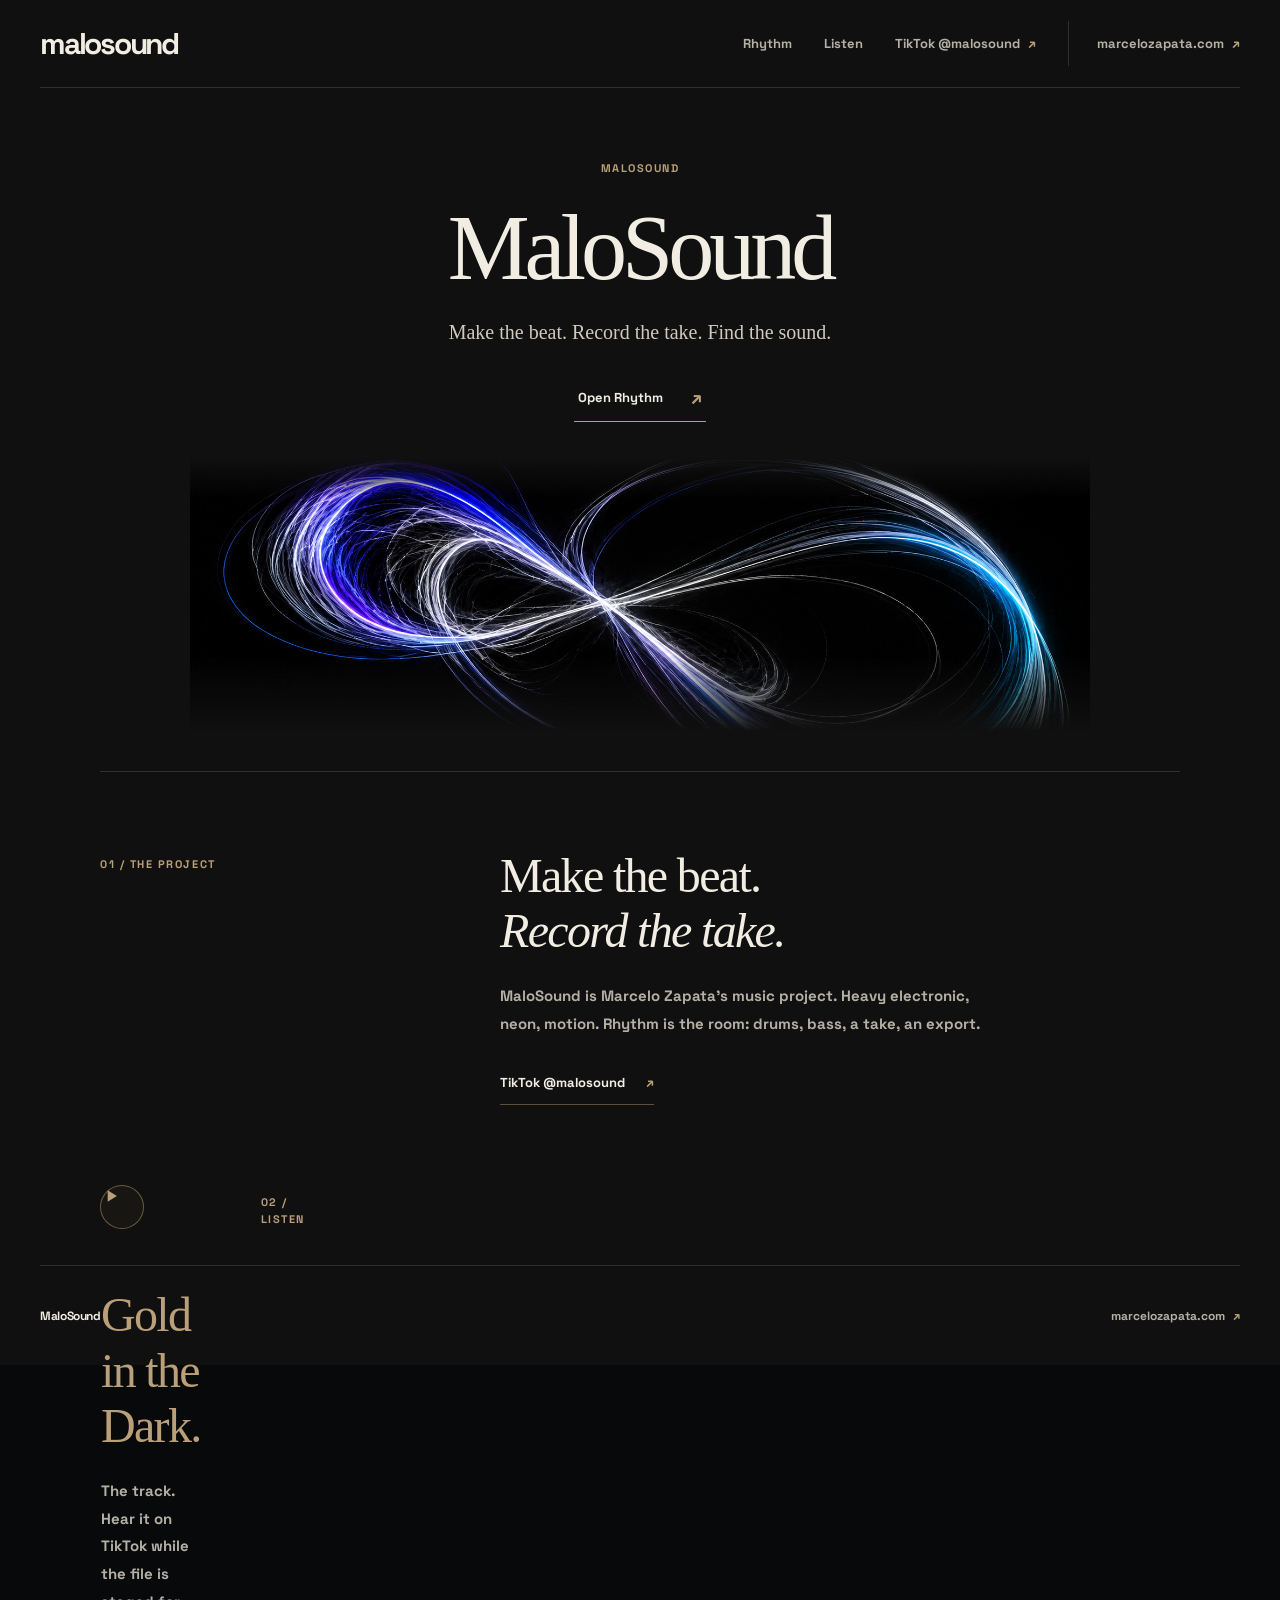
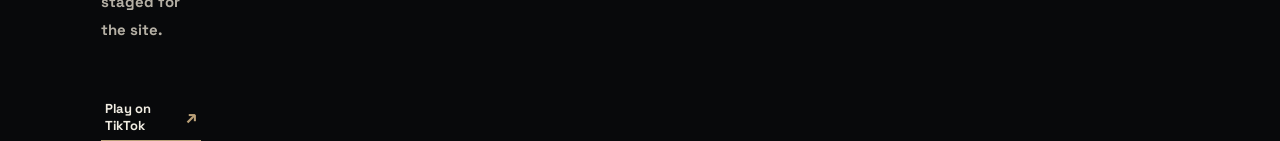
==== index.html @ 0aba81c9 "Unblock Vercel build: drop local track path not in the public allowlist" ====
<!doctype html>
<html lang="en">
<head>
  <meta charset="utf-8">
  <meta name="viewport" content="width=device-width, initial-scale=1">
  <meta name="theme-color" content="#050608">
  <title>MaloSound</title>
  <meta name="description" content="Make the beat. Record the take. Find the sound. Marcelo Zapata’s music project.">
  <link rel="canonical" href="https://malosound.ai/">
  <link rel="stylesheet" href="/site.css?v=music-home-20260921">
  <meta property="og:type" content="website">
  <meta property="og:title" content="MaloSound">
  <meta property="og:description" content="Make the beat. Record the take. Find the sound. Marcelo Zapata’s music project.">
  <meta property="og:url" content="https://malosound.ai/">
  <meta property="og:image" content="https://malosound.ai/assets/brand/malosound-violet-ice-cover.png">
  <meta property="og:image:alt" content="MaloSound visual identity: luminous filaments on black.">
  <meta name="twitter:card" content="summary_large_image">
  <meta name="twitter:image" content="https://malosound.ai/assets/brand/malosound-violet-ice-cover.png">
</head>
<body class="landing" id="top">
  <a class="skip-link" href="beat-room.html">Skip to Rhythm</a>
  <header class="landing-header">
    <a class="landing-wordmark" href="#top" aria-label="MaloSound home">malosound</a>
    <nav aria-label="Main">
      <a href="beat-room.html">Rhythm</a>
      <a href="#listen">Listen</a>
      <a href="https://www.tiktok.com/@malosound">TikTok @malosound <span aria-hidden="true">&#8599;</span></a>
      <a href="https://www.marcelozapata.com/">marcelozapata.com <span aria-hidden="true">&#8599;</span></a>
    </nav>
  </header>
  <main>
    <section class="landing-hero" aria-labelledby="landing-title">
      <div class="hero-copy">
        <p class="landing-eyebrow">MaloSound</p>
        <h1 id="landing-title">MaloSound</h1>
        <p class="hero-description">Make the beat. Record the take. Find the sound.</p>
        <a class="landing-action" href="beat-room.html">Open Rhythm <span aria-hidden="true">&#8599;</span></a>
      </div>
      <div class="hero-art"><img src="/assets/brand/malosound-violet-ice-cover.png" width="1690" height="952" fetchpriority="high" alt="MaloSound luminous filament artwork. Visual identity."></div>
    </section>
    <section class="landing-about" id="about" aria-labelledby="about-title">
      <p class="landing-eyebrow">01 / The project</p>
      <div>
        <h2 id="about-title">Make the beat.<br><em>Record the take.</em></h2>
        <p>MaloSound is Marcelo Zapata’s music project. Heavy electronic, neon, motion. Rhythm is the room: drums, bass, a take, an export.</p>
        <a class="text-link" href="https://www.tiktok.com/@malosound">TikTok @malosound <span aria-hidden="true">&#8599;</span></a>
      </div>
    </section>
    <section class="landing-about" id="listen" aria-labelledby="listen-title">
      <p class="landing-eyebrow">02 / Listen</p>
      <div>
        <h2 id="listen-title">Gold in the Dark.</h2>
        <p>The track. Hear it on TikTok while the file is staged for the site.</p>
        <a class="landing-action" href="https://www.tiktok.com/@malosound">Play on TikTok <span aria-hidden="true">&#8599;</span></a>
      </div>
    </section>
  </main>
  <footer class="landing-footer">
    <span>MaloSound</span>
    <a href="https://www.marcelozapata.com/">marcelozapata.com <span aria-hidden="true">&#8599;</span></a>
  </footer>
</body>
</html>
---- site.css ----
@font-face {
  font-family: "Malo Space";
  src: url('/assets/fonts/space-grotesk-latin.ttf') format('truetype');
  font-weight: 300 700;
  font-style: normal;
  font-display: swap;
}
:root {
  color-scheme: dark;
  font-family: "Malo Space", sans-serif;
  font-synthesis: none;
  -webkit-font-smoothing: antialiased;
  --paper: #f1ede3;
  --gold: #c4a46b;
  --muted: #aba9a2;
  --edge: #f1ede323;
  --ground: #08090b;
  color: var(--paper);
  background: var(--ground);
}
* { box-sizing: border-box; }
body { margin: 0; min-width: 300px; background: var(--ground); }
a { color: inherit; text-decoration: none; }
button, input { font: inherit; touch-action: manipulation; }
button, a, summary { -webkit-tap-highlight-color: transparent; }
:where(a, button, input, summary):focus-visible { outline: 2px solid var(--gold); outline-offset: 5px; }
[hidden] { display: none !important; }
.skip-link { position: absolute; left: 16px; top: 8px; z-index: 3; padding: 12px; background: var(--ground); transform: translateY(-160%); }
.skip-link:focus { transform: none; }
.sr-only { position: absolute !important; width: 1px !important; height: 1px !important; padding: 0 !important; margin: -1px !important; overflow: hidden !important; clip: rect(0,0,0,0) !important; white-space: nowrap !important; border: 0 !important; }
main { width: min(800px, calc(100% - 64px)); margin: auto; padding: 28px 0 48px; }
.player-shell { width: 100%; margin: auto; }
.stage-identity { display: flex; justify-content: space-between; align-items: center; gap: 28px; padding-bottom: 20px; border-bottom: 1px solid var(--edge); }
.brand { min-width: 0; }
h1 { margin: 0; font-size: 44px; line-height: 1; font-weight: 700; letter-spacing: -.075em; }
.brand p { margin: 8px 0 0; font-size: 13px; line-height: 1.3; letter-spacing: -.025em; color: var(--paper); }
.tracker { min-width: 310px; max-width: 340px; }
.tracker-session { display: flex; justify-content: space-between; align-items: baseline; gap: 16px; }
#session-label { font-size: 13px; font-weight: 500; }
.recorded-label { color: var(--muted); font-size: 11px; white-space: nowrap; }
.tracker-reading { display: grid; grid-template-columns: 1fr 1fr .7fr; gap: 20px; margin: 14px 0 0; }
.tracker-reading dt, .control-label { font-size: 11px; line-height: 1.2; font-weight: 400; color: var(--muted); }
.tracker-reading dd { margin: 5px 0 0; font-size: 18px; line-height: 1.3; font-weight: 500; letter-spacing: -.025em; font-variant-numeric: tabular-nums; white-space: nowrap; }
#market-time { font-size: 16px; padding-top: 2px; }
#live-note { color: var(--muted); }
.observation-state { display: block; min-height: 15px; margin-top: 7px; color: var(--muted); font-size: 11px; line-height: 1.4; }
.instrument { margin: 10px 0 0; display: grid; justify-items: center; }
#orbit { display: block; width: min(100%, clamp(300px, calc(100svh - 324px), 540px)); aspect-ratio: 1; background: transparent; }
.path-key { display: flex; justify-content: center; gap: 22px; width: 100%; padding: 8px 0 18px; font-size: 11px; color: var(--muted); }
.path-key span { display: inline-flex; align-items: center; gap: 7px; }
.path-key span::before { content: ""; display: block; width: 16px; height: 1px; background: var(--paper); }
.path-key .reference-key::before { opacity: .38; }
.path-key .played-key::before { height: 2px; }
.path-key .marker-key::before { width: 6px; height: 6px; border: 1px solid var(--paper); border-radius: 50%; background: none; }
.transport { display: grid; grid-template-columns: 48px 1fr auto 44px; grid-template-rows: 22px 56px; align-items: center; column-gap: 16px; }
.transport button { display: inline-flex; align-items: center; justify-content: center; min-height: 44px; border: 0; background: none; color: var(--muted); cursor: pointer; transition: color .15s, background-color .15s, border-color .15s; }
.transport button:disabled { opacity: .4; cursor: default; }
.transport button:hover:enabled { color: var(--paper); }
#listen, #mute { width: 44px; height: 44px; padding: 0; font-size: 0; }
#listen { border: 1px solid #c4a46b7a; border-radius: 50%; color: var(--gold); background: #c4a46b0a; }
#listen:hover:enabled { color: var(--paper); border-color: var(--gold); background: #c4a46b18; }
#listen[aria-pressed=true] { color: var(--paper); border-color: #f1ede365; background: #f1ede307; }
#listen::before, #mute::before { content: ""; display: block; width: 20px; height: 20px; background: currentColor; mask-repeat: no-repeat; mask-position: center; mask-size: contain; }
#listen::before { mask-image: url("data:image/svg+xml,%3Csvg xmlns='http://www.w3.org/2000/svg' viewBox='0 0 24 24'%3E%3Cpath fill='white' d='M8 5v14l11-7z'/%3E%3C/svg%3E"); }
#listen[aria-pressed=true]::before { mask-image: url("data:image/svg+xml,%3Csvg xmlns='http://www.w3.org/2000/svg' viewBox='0 0 24 24'%3E%3Cpath fill='white' d='M6 5h4v14H6zm8 0h4v14h-4z'/%3E%3C/svg%3E"); }
#mute::before { mask-image: url("data:image/svg+xml,%3Csvg xmlns='http://www.w3.org/2000/svg' viewBox='0 0 24 24' fill='none' stroke='white' stroke-width='1.6' stroke-linecap='round' stroke-linejoin='round'%3E%3Cpath d='M3 9h4l5-4v14l-5-4H3zM16 8c2 2 2 6 0 8m3-11c4 4 4 10 0 14'/%3E%3C/svg%3E"); }
#mute[aria-pressed=true] { color: var(--gold); }
#mute[aria-pressed=true]::before { mask-image: url("data:image/svg+xml,%3Csvg xmlns='http://www.w3.org/2000/svg' viewBox='0 0 24 24' fill='none' stroke='white' stroke-width='1.6' stroke-linecap='round' stroke-linejoin='round'%3E%3Cpath d='M3 9h4l5-4v14l-5-4H3zM16 9l6 6m0-6-6 6'/%3E%3C/svg%3E"); }
.audio-time { display: flex; flex-direction: column; gap: 5px; }
#clock { font-size: 13px; line-height: 1.2; white-space: nowrap; font-variant-numeric: tabular-nums; }
#progress { grid-row: 1; grid-column: 1 / -1; width: 100%; height: 22px; margin: 0; padding: 0; cursor: pointer; appearance: none; background: transparent; --played: 0%; }
#progress:disabled { cursor: default; opacity: .5; }
#progress::-webkit-slider-runnable-track { height: 2px; background: linear-gradient(to right, var(--gold) var(--played), #f1ede32a var(--played)); }
#progress::-webkit-slider-thumb { appearance: none; width: 10px; height: 10px; margin-top: -4px; border: 1px solid var(--paper); border-radius: 50%; background: var(--ground); }
#progress:hover::-webkit-slider-thumb, #progress:focus-visible::-webkit-slider-thumb { background: var(--paper); }
#progress::-moz-range-track { height: 2px; background: #f1ede32a; }
#progress::-moz-range-progress { height: 2px; background: var(--gold); }
#progress::-moz-range-thumb { width: 9px; height: 9px; border: 1px solid var(--paper); border-radius: 50%; background: var(--ground); }
.sound-choices { display: flex; gap: 12px; align-items: center; }
.sound-choices button { min-width: 54px; padding: 0 4px; font-size: 12px; font-weight: 500; text-transform: uppercase; letter-spacing: .055em; border-bottom: 2px solid transparent; }
.sound-choices button[aria-pressed=true] { color: var(--gold); border-bottom-color: var(--gold); }
.session-selector { margin-top: 12px; border-top: 1px solid var(--edge); }
.session-heading { display: flex; justify-content: space-between; padding-top: 14px; font-size: 11px; letter-spacing: .025em; color: var(--muted); }
.dates { display: grid; grid-template-columns: repeat(8, minmax(0, 1fr)); gap: 4px; margin-top: 4px; }
.dates a { display: flex; align-items: center; justify-content: center; gap: 4px; min-height: 44px; font-size: 13px; font-variant-numeric: tabular-nums; color: var(--muted); border-bottom: 2px solid transparent; }
.dates a span { font-size: 11px; }
.dates a:hover { color: var(--paper); }
.dates a[aria-current=date] { color: var(--gold); border-bottom-color: var(--gold); }
.bridge-caption { margin: 26px 0 0; text-align: center; font-size: 12px; color: var(--muted); }
.method { margin: 6px auto 0; width: 100%; }
.method summary { display: flex; align-items: center; justify-content: center; gap: 9px; min-height: 44px; width: fit-content; margin: auto; padding: 0 12px; font-size: 12px; color: var(--paper); cursor: pointer; list-style: none; }
.method summary::-webkit-details-marker { display: none; }
.method summary::after { content: "+"; font-size: 16px; font-weight: 300; color: var(--gold); }
.method[open] summary::after { content: "-"; }
.method-body { margin-top: 18px; padding: 28px 0 0; border-top: 1px solid var(--edge); }
.method p { margin: 0 0 20px; color: var(--muted); font-size: 13px; line-height: 1.75; }
.method .method-intro { color: var(--paper); font-size: 17px; line-height: 1.7; letter-spacing: -.02em; }
.pitch-key { display: grid; grid-template-columns: repeat(8, minmax(0,1fr)); gap: 12px; list-style: none; padding: 0; margin: 26px 0 20px; }
.pitch-key li { border-top: 2px solid var(--pitch); padding-top: 10px; }
.pitch-key b { font-size: 15px; font-weight: 500; }
.pitch-key span { display: block; margin-top: 8px; font-size: 11px; color: var(--muted); font-variant-numeric: tabular-nums; }
.pitch-key small { display: block; font-size: 10px; margin-top: 3px; color: var(--muted); }
.method-rules { margin: 28px 0; }
.method-rules > div { display: grid; grid-template-columns: 100px 1fr; gap: 28px; padding: 16px 0; border-top: 1px solid var(--edge); }
.method-rules dt { font-size: 13px; font-weight: 500; padding-top: 2px; }
.method-rules dd { margin: 0; font-size: 13px; line-height: 1.75; color: var(--muted); }
.method code { font-size: 12px; color: var(--paper); overflow-wrap: anywhere; }
.method .coverage { padding-top: 18px; border-top: 1px solid var(--edge); font-size: 12px; font-variant-numeric: tabular-nums; }
.not-found { max-width: 44rem; margin: auto; padding: 20vh 24px; }
.not-found h1 { font-size: 48px; }
.not-found p { line-height: 1.7; color: var(--muted); }
noscript { font-size: 14px; color: var(--muted); }
@media (max-width: 600px) {
  main { width: calc(100% - 32px); padding-top: 22px; }
  .stage-identity { flex-direction: column; align-items: stretch; gap: 24px; padding-bottom: 12px; }
  h1 { font-size: 38px; }
  .brand p { font-size: 12px; margin-top: 6px; }
  .tracker { min-width: 0; max-width: none; }
  .tracker-reading { grid-template-columns: 1fr 1fr .6fr; margin-top: 12px; }
  .tracker-reading dd { font-size: 19px; }
  #market-time { font-size: 17px; }
  .instrument { margin-top: 4px; }
  #orbit { width: min(100%, 440px); }
  .path-key { padding: 2px 0 10px; gap: 20px; }
  .transport { grid-template-columns: 44px minmax(70px,1fr) auto 44px; column-gap: 8px; }
  #clock { font-size: 12px; }
  .sound-choices { gap: 6px; }
  .sound-choices button { min-width: 48px; font-size: 11px; padding: 0 2px; }
  .session-selector { margin-top: 8px; }
  .session-heading { padding-top: 12px; }
  .dates { gap: 2px; }
  .dates a { font-size: 13px; gap: 2px; }
  .dates a:first-child, .dates a:nth-child(2) { flex-direction: column; gap: 0; }
  .dates a span { font-size: 10px; }
  .bridge-caption { margin-top: 24px; }
  .pitch-key { gap: 8px; }
  .pitch-key small { font-size: 9px; }
  .method-rules > div { grid-template-columns: 1fr; gap: 7px; }
  .method-rules dd, .method p { font-size: 14px; }
}
@media (max-width: 360px) {
  .transport { column-gap: 4px; }
  .sound-choices { gap: 2px; }
  .tracker-reading { gap: 12px; }
  .pitch-key { grid-template-columns: repeat(4, minmax(0,1fr)); gap: 18px 12px; }
}
@media (prefers-reduced-motion: reduce) {
  *, *::before, *::after { transition: none !important; animation: none !important; scroll-behavior: auto !important; }
}

/* Evergreen cover. The recorded instrument remains intact, one level deeper. */
.landing { --ground: #101010; --gold: #baa078; --muted: #b5b0a5; }
.landing-header { width: min(1240px, calc(100% - 80px)); margin: auto; min-height: 88px; display: flex; align-items: center; justify-content: space-between; gap: 32px; border-bottom: 1px solid var(--edge); }
.landing-wordmark { font-size: 30px; font-weight: 700; letter-spacing: -.075em; }
.landing-header nav { display: flex; align-items: center; gap: 32px; font-size: 13px; color: var(--muted); }
.landing-header nav a { padding: 14px 0; }
.landing-header nav a:hover, .landing-footer a:hover { color: var(--paper); }
.landing-header nav a:last-child { padding-left: 28px; border-left: 1px solid var(--edge); }
.landing-header nav span, .text-link span, .landing-footer a span { color: var(--gold); padding-left: 5px; }
.landing main { width: min(1080px, calc(100% - 80px)); padding: 0; }
.landing-hero { text-align: center; padding: clamp(56px, 8vh, 96px) 0 40px; overflow: hidden; }
.hero-copy { position: relative; z-index: 1; animation: cover-enter .8s ease-out both; }
.landing-eyebrow { margin: 0; font-size: 11px; font-weight: 500; letter-spacing: .14em; line-height: 1.5; text-transform: uppercase; color: var(--gold); }
.landing-hero h1 { margin: 26px 0 24px; font-family: Georgia, "Times New Roman", serif; font-size: clamp(64px, 7.2vw, 104px); font-weight: 400; line-height: .98; letter-spacing: -.055em; }
.landing-hero h1 em, .landing-about h2 em { font-weight: 400; }
.hero-description { margin: 0; font-family: Georgia, "Times New Roman", serif; font-size: 20px; line-height: 1.55; color: #d0cabe; }
.landing-action { display: inline-flex; align-items: center; justify-content: center; gap: 28px; min-height: 48px; margin-top: 26px; padding: 0 4px; border-bottom: 1px solid var(--gold); font-size: 13px; color: var(--paper); }
.landing-action span { font-size: 18px; color: var(--gold); transition: transform .2s ease; }
.landing-action:hover span { transform: translate(2px, -2px); }
.hero-art { width: min(100%, 900px); aspect-ratio: 3.3; margin: 36px auto 0; overflow: hidden; mask-image: linear-gradient(to bottom, transparent, black 15%, black 72%, transparent); }
.hero-art img { display: block; width: 100%; height: auto; transform: translateY(-9%); }
.landing-about { display: grid; grid-template-columns: 1fr 2fr; gap: 60px; padding: 76px 0 80px; border-top: 1px solid var(--edge); scroll-margin-top: 32px; }
.landing-about > .landing-eyebrow { padding-top: 8px; }
.landing-about h2 { margin: 0 0 24px; font-family: Georgia, "Times New Roman", serif; font-size: clamp(34px, 4vw, 48px); font-weight: 400; line-height: 1.15; letter-spacing: -.035em; }
.landing-about p:not(.landing-eyebrow) { max-width: 48ch; margin: 0 0 24px; font-size: 15px; line-height: 1.85; color: var(--muted); }
.text-link { display: inline-flex; align-items: center; gap: 16px; min-height: 44px; font-size: 13px; border-bottom: 1px solid #baa07870; }
.player-disclosure { border-top: 1px solid var(--edge); scroll-margin-top: 24px; }
.player-disclosure > summary { display: grid; grid-template-columns: 1fr 2fr auto; align-items: center; gap: 60px; padding: 40px 0; list-style: none; cursor: pointer; }
.player-disclosure > summary::-webkit-details-marker { display: none; }
.disclosure-title { font-family: Georgia, "Times New Roman", serif; font-size: 29px; letter-spacing: -.03em; }
.disclosure-symbol { position: relative; width: 28px; height: 28px; color: var(--gold); }
.disclosure-symbol::before, .disclosure-symbol::after { content: ""; position: absolute; background: currentColor; left: 5px; top: 13px; width: 18px; height: 1px; }
.disclosure-symbol::after { transform: rotate(90deg); }
.player-disclosure[open] > summary .disclosure-symbol::after { display: none; }
.player-content { width: min(800px, 100%); margin: 0 auto; padding: 28px 0 56px; border-top: 1px solid var(--edge); }
.instrument-heading { margin: 0; font-family: Georgia, "Times New Roman", serif; font-size: 31px; line-height: 1.1; font-weight: 400; letter-spacing: -.035em; }
.landing .brand p { color: var(--muted); font-size: 12px; }
.landing-footer { width: min(1240px, calc(100% - 80px)); margin: 36px auto 0; min-height: 100px; border-top: 1px solid var(--edge); display: flex; align-items: center; justify-content: space-between; gap: 24px; font-size: 12px; color: var(--muted); }
.landing-footer > span { letter-spacing: -.03em; color: var(--paper); }
.landing-footer a { padding: 16px 0; }
@keyframes cover-enter { from { opacity: 0; transform: translateY(10px); } to { opacity: 1; transform: translateY(0); } }
@media (max-width: 700px) {
  .landing-header { width: calc(100% - 40px); min-height: 78px; gap: 18px; }
  .landing-wordmark { font-size: 26px; }
  .landing-header nav { gap: 20px; font-size: 12px; }
  .landing-header nav a:last-child { display: none; }
  .landing main { width: calc(100% - 40px); }
  .landing-hero { padding: 56px 0 36px; }
  .landing-hero h1 { font-size: clamp(58px, 13vw, 80px); margin: 25px 0 24px; }
  .hero-description { font-size: 18px; }
  .landing-eyebrow { font-size: 10px; letter-spacing: .12em; }
  .hero-art { margin-top: 36px; width: 140%; max-width: none; margin-left: -20%; }
  .landing-about { grid-template-columns: 1fr; gap: 24px; padding: 48px 0; }
  .landing-about > .landing-eyebrow { padding-top: 0; }
  .landing-about h2 { font-size: 36px; }
  .landing-about p:not(.landing-eyebrow) { font-size: 14px; }
  .player-disclosure > summary { grid-template-columns: 1fr auto; gap: 16px; padding: 30px 0; }
  .player-disclosure > summary .landing-eyebrow { grid-column: 1 / -1; }
  .disclosure-title { font-size: 26px; }
  .player-content { padding-top: 24px; }
  .landing-footer { width: calc(100% - 40px); min-height: 96px; font-size: 11px; gap: 12px; }
}
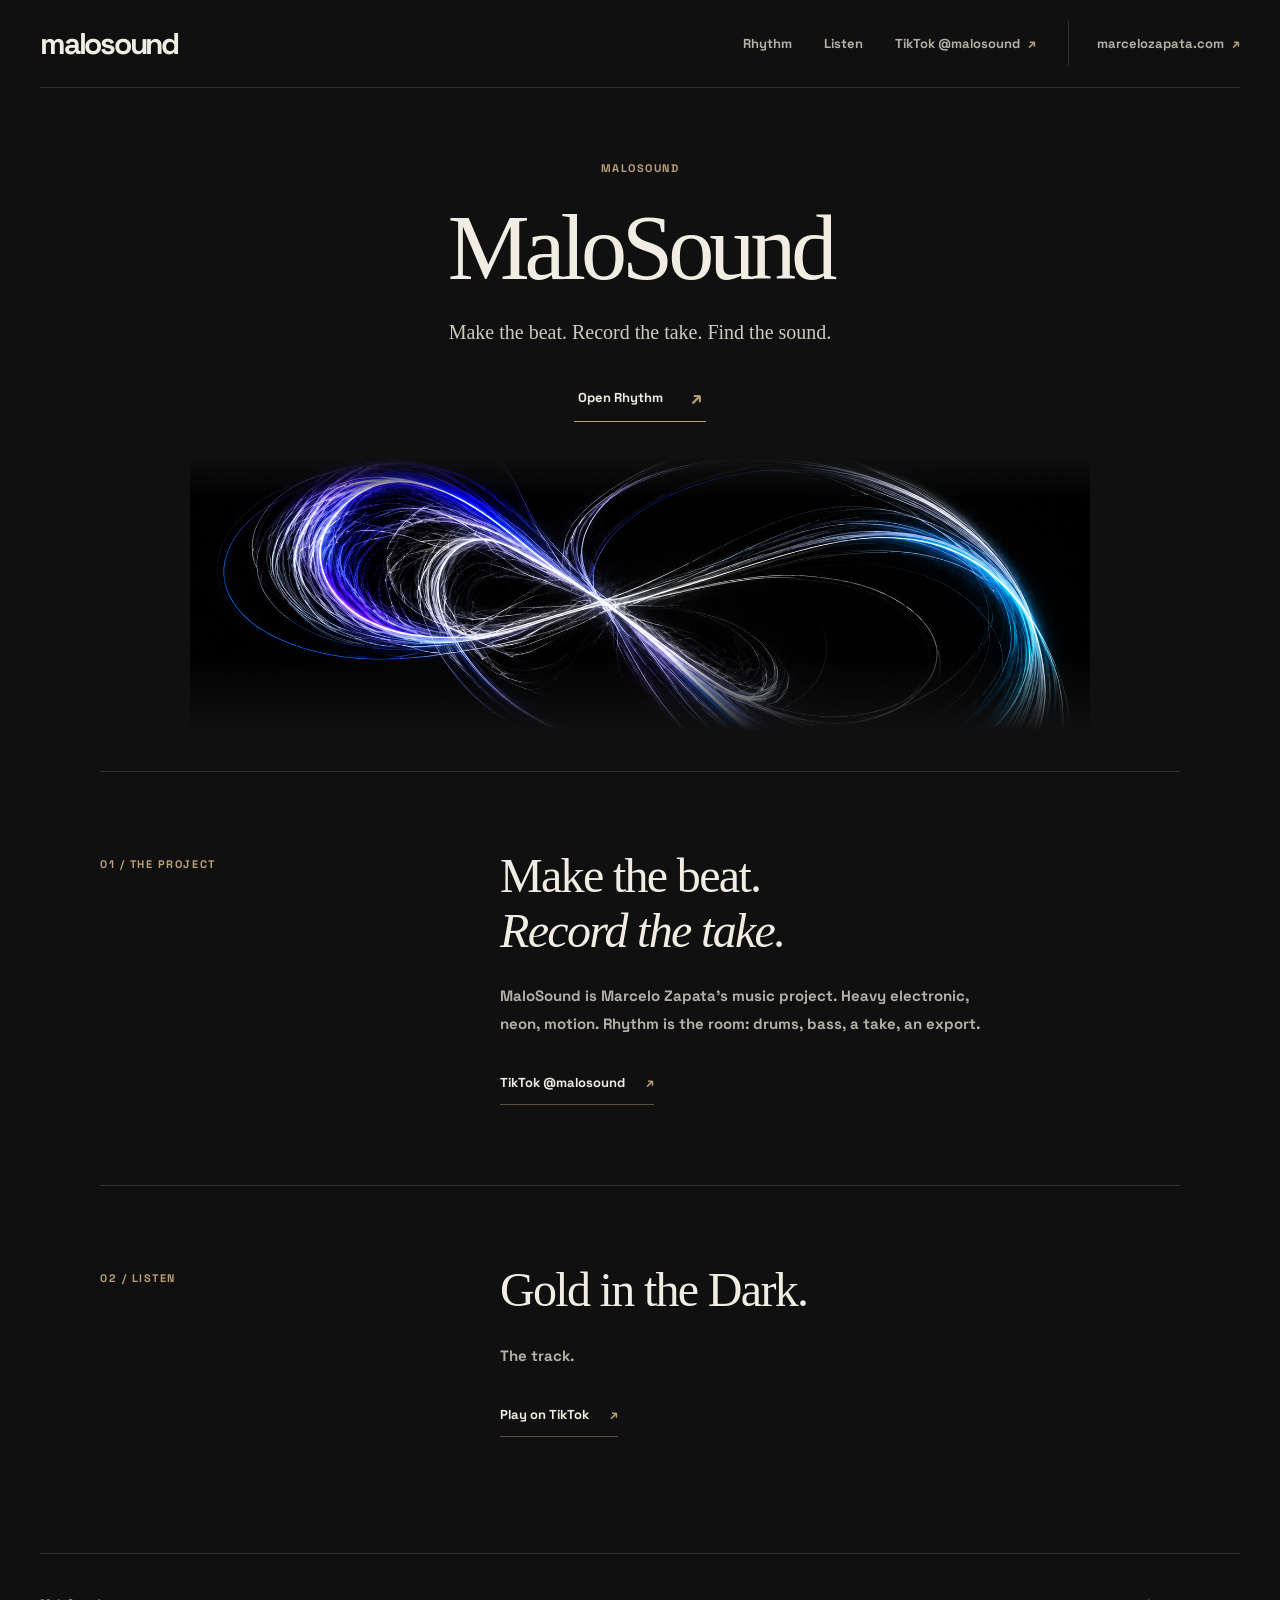
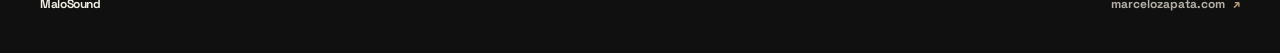
==== commit 7d825dd7: "Fix Listen layout: do not reuse #listen play-button id" ====
--- a/index.html
+++ b/index.html
@@ -7,7 +7,7 @@
   <title>MaloSound</title>
   <meta name="description" content="Make the beat. Record the take. Find the sound. Marcelo Zapata’s music project.">
   <link rel="canonical" href="https://malosound.ai/">
-  <link rel="stylesheet" href="/site.css?v=music-home-20260921">
+  <link rel="stylesheet" href="/site.css?v=music-home-20260922">
   <meta property="og:type" content="website">
   <meta property="og:title" content="MaloSound">
   <meta property="og:description" content="Make the beat. Record the take. Find the sound. Marcelo Zapata’s music project.">
@@ -23,7 +23,7 @@
     <a class="landing-wordmark" href="#top" aria-label="MaloSound home">malosound</a>
     <nav aria-label="Main">
       <a href="beat-room.html">Rhythm</a>
-      <a href="#listen">Listen</a>
+      <a href="#track">Listen</a>
       <a href="https://www.tiktok.com/@malosound">TikTok @malosound <span aria-hidden="true">&#8599;</span></a>
       <a href="https://www.marcelozapata.com/">marcelozapata.com <span aria-hidden="true">&#8599;</span></a>
     </nav>
@@ -46,12 +46,12 @@
         <a class="text-link" href="https://www.tiktok.com/@malosound">TikTok @malosound <span aria-hidden="true">&#8599;</span></a>
       </div>
     </section>
-    <section class="landing-about" id="listen" aria-labelledby="listen-title">
+    <section class="landing-about" id="track" aria-labelledby="track-title">
       <p class="landing-eyebrow">02 / Listen</p>
       <div>
-        <h2 id="listen-title">Gold in the Dark.</h2>
-        <p>The track. Hear it on TikTok while the file is staged for the site.</p>
-        <a class="landing-action" href="https://www.tiktok.com/@malosound">Play on TikTok <span aria-hidden="true">&#8599;</span></a>
+        <h2 id="track-title">Gold in the Dark.</h2>
+        <p>The track.</p>
+        <a class="text-link" href="https://www.tiktok.com/@malosound">Play on TikTok <span aria-hidden="true">&#8599;</span></a>
       </div>
     </section>
   </main>
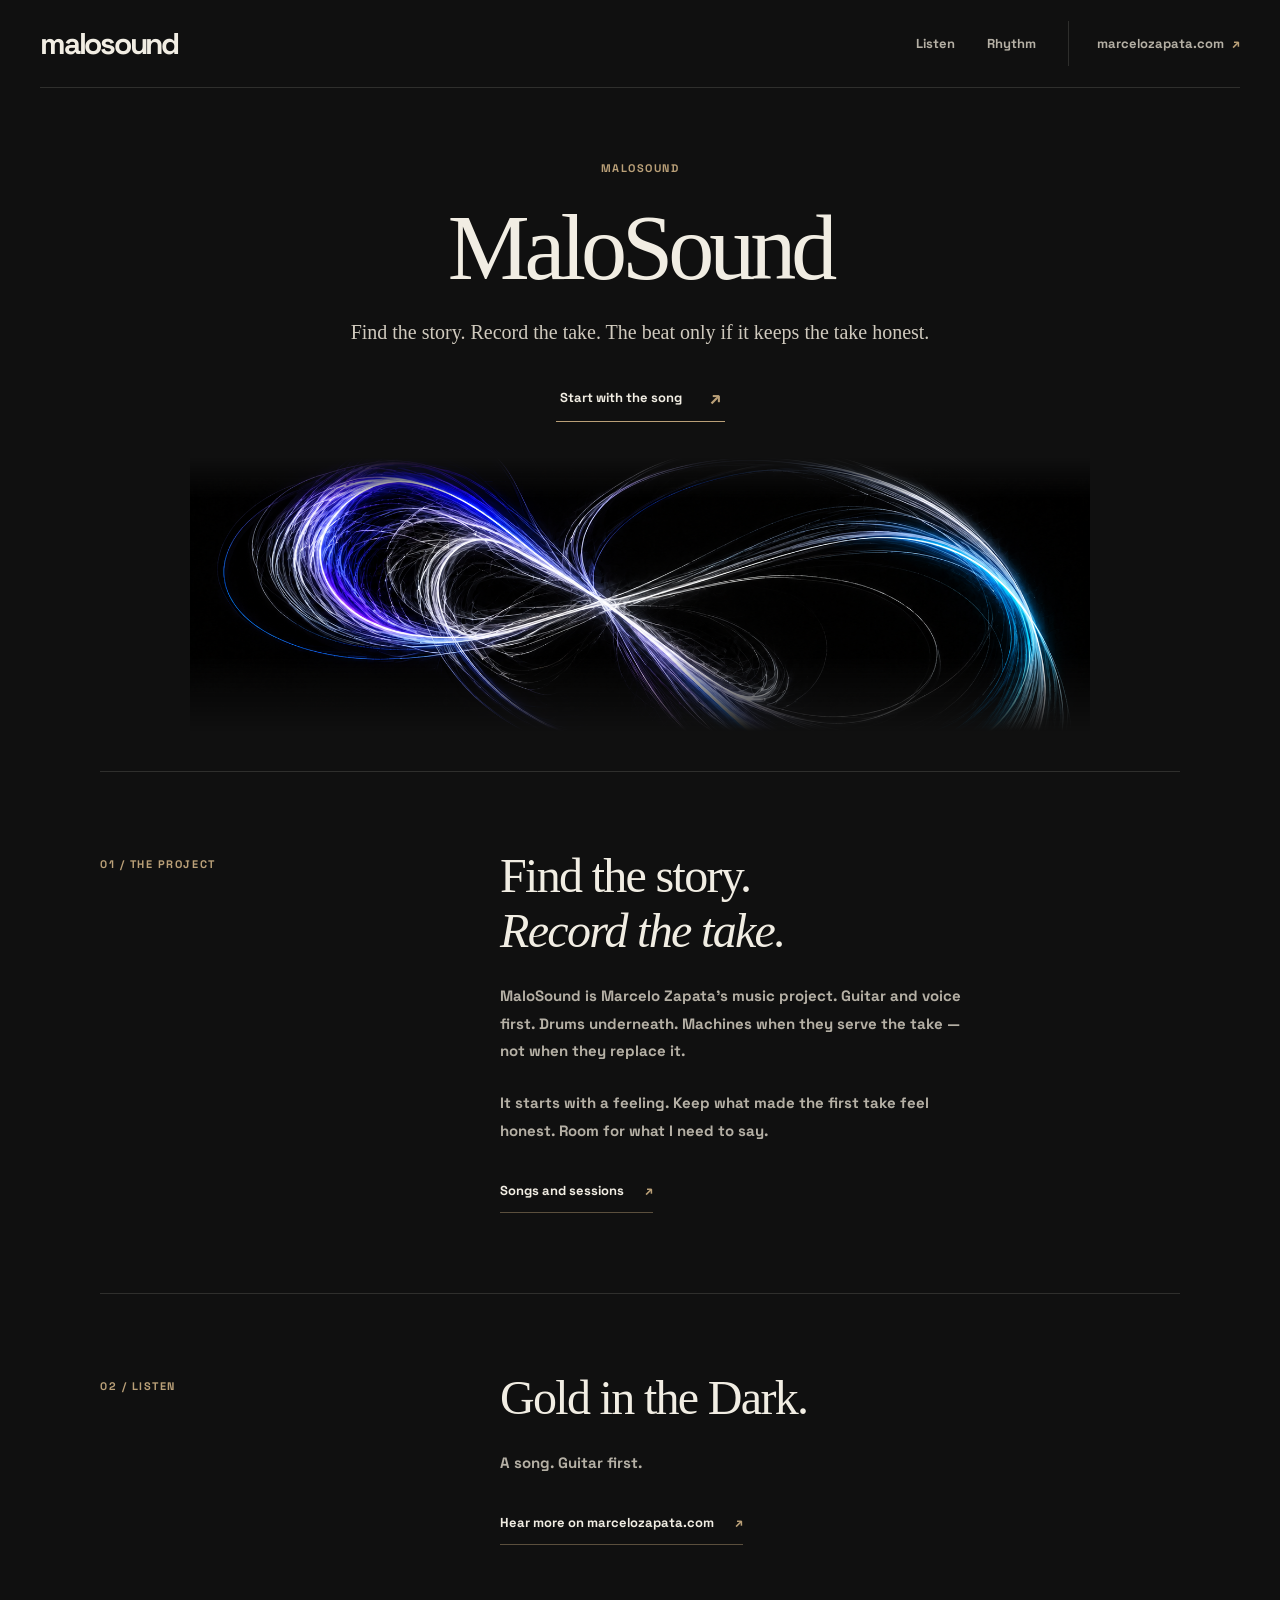
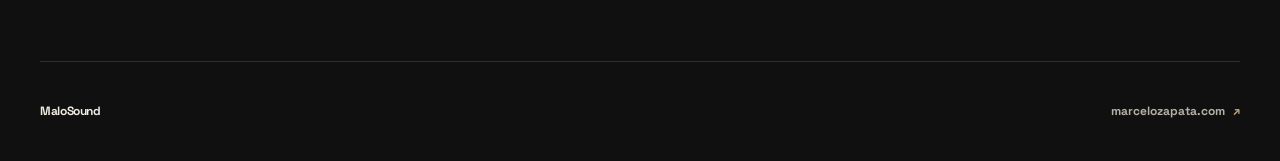
==== commit 4c21b712: "Tell the story first: MaloSound copy matches the music homepage" ====
--- a/index.html
+++ b/index.html
@@ -5,15 +5,15 @@
   <meta name="viewport" content="width=device-width, initial-scale=1">
   <meta name="theme-color" content="#050608">
   <title>MaloSound</title>
-  <meta name="description" content="Make the beat. Record the take. Find the sound. Marcelo Zapata’s music project.">
+  <meta name="description" content="Find the story. Record the take. Guitar and voice first. Marcelo Zapata’s music project.">
   <link rel="canonical" href="https://malosound.ai/">
-  <link rel="stylesheet" href="/site.css?v=music-home-20260922">
+  <link rel="stylesheet" href="/site.css?v=music-home-20260922b">
   <meta property="og:type" content="website">
   <meta property="og:title" content="MaloSound">
-  <meta property="og:description" content="Make the beat. Record the take. Find the sound. Marcelo Zapata’s music project.">
+  <meta property="og:description" content="Find the story. Record the take. Guitar and voice first.">
   <meta property="og:url" content="https://malosound.ai/">
   <meta property="og:image" content="https://malosound.ai/assets/brand/malosound-violet-ice-cover.png">
-  <meta property="og:image:alt" content="MaloSound visual identity: luminous filaments on black.">
+  <meta property="og:image:alt" content="MaloSound luminous filament artwork.">
   <meta name="twitter:card" content="summary_large_image">
   <meta name="twitter:image" content="https://malosound.ai/assets/brand/malosound-violet-ice-cover.png">
 </head>
@@ -22,9 +22,8 @@
   <header class="landing-header">
     <a class="landing-wordmark" href="#top" aria-label="MaloSound home">malosound</a>
     <nav aria-label="Main">
+      <a href="#track">Listen</a>
       <a href="beat-room.html">Rhythm</a>
-      <a href="#track">Listen</a>
-      <a href="https://www.tiktok.com/@malosound">TikTok @malosound <span aria-hidden="true">&#8599;</span></a>
       <a href="https://www.marcelozapata.com/">marcelozapata.com <span aria-hidden="true">&#8599;</span></a>
     </nav>
   </header>
@@ -33,25 +32,26 @@
       <div class="hero-copy">
         <p class="landing-eyebrow">MaloSound</p>
         <h1 id="landing-title">MaloSound</h1>
-        <p class="hero-description">Make the beat. Record the take. Find the sound.</p>
-        <a class="landing-action" href="beat-room.html">Open Rhythm <span aria-hidden="true">&#8599;</span></a>
+        <p class="hero-description">Find the story. Record the take. The beat only if it keeps the take honest.</p>
+        <a class="landing-action" href="#track">Start with the song <span aria-hidden="true">&#8599;</span></a>
       </div>
       <div class="hero-art"><img src="/assets/brand/malosound-violet-ice-cover.png" width="1690" height="952" fetchpriority="high" alt="MaloSound luminous filament artwork. Visual identity."></div>
     </section>
     <section class="landing-about" id="about" aria-labelledby="about-title">
       <p class="landing-eyebrow">01 / The project</p>
       <div>
-        <h2 id="about-title">Make the beat.<br><em>Record the take.</em></h2>
-        <p>MaloSound is Marcelo Zapata’s music project. Heavy electronic, neon, motion. Rhythm is the room: drums, bass, a take, an export.</p>
-        <a class="text-link" href="https://www.tiktok.com/@malosound">TikTok @malosound <span aria-hidden="true">&#8599;</span></a>
+        <h2 id="about-title">Find the story.<br><em>Record the take.</em></h2>
+        <p>MaloSound is Marcelo Zapata’s music project. Guitar and voice first. Drums underneath. Machines when they serve the take — not when they replace it.</p>
+        <p>It starts with a feeling. Keep what made the first take feel honest. Room for what I need to say.</p>
+        <a class="text-link" href="https://www.marcelozapata.com/">Songs and sessions <span aria-hidden="true">&#8599;</span></a>
       </div>
     </section>
     <section class="landing-about" id="track" aria-labelledby="track-title">
       <p class="landing-eyebrow">02 / Listen</p>
       <div>
         <h2 id="track-title">Gold in the Dark.</h2>
-        <p>The track.</p>
-        <a class="text-link" href="https://www.tiktok.com/@malosound">Play on TikTok <span aria-hidden="true">&#8599;</span></a>
+        <p>A song. Guitar first.</p>
+        <a class="text-link" href="https://www.marcelozapata.com/">Hear more on marcelozapata.com <span aria-hidden="true">&#8599;</span></a>
       </div>
     </section>
   </main>
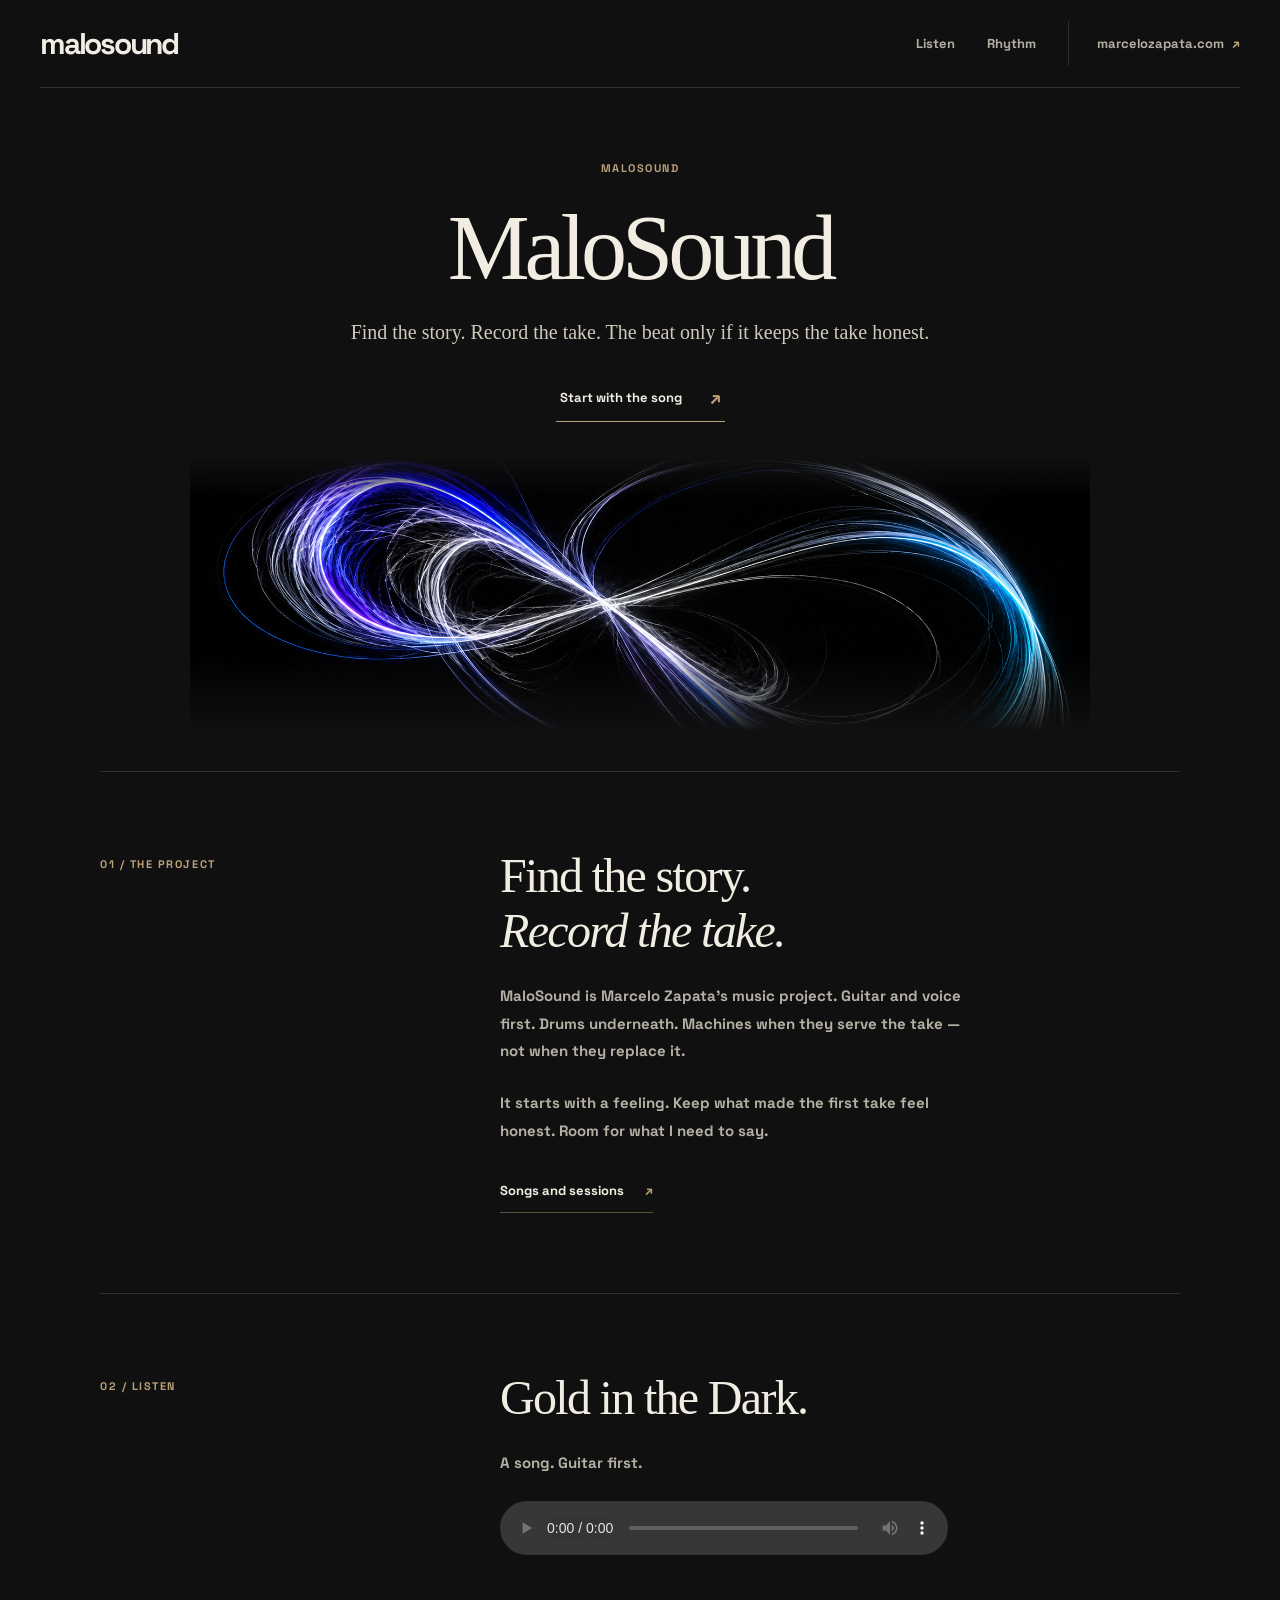
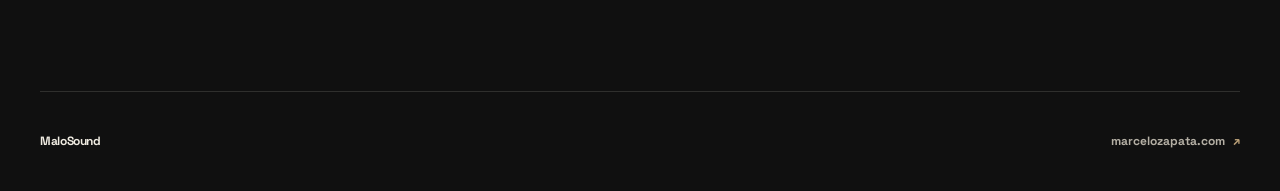
==== commit 58b23577: "Put Gold in the Dark player back on the homepage" ====
--- a/index.html
+++ b/index.html
@@ -7,7 +7,10 @@
   <title>MaloSound</title>
   <meta name="description" content="Find the story. Record the take. Guitar and voice first. Marcelo Zapata’s music project.">
   <link rel="canonical" href="https://malosound.ai/">
-  <link rel="stylesheet" href="/site.css?v=music-home-20260922b">
+  <link rel="stylesheet" href="/site.css?v=music-home-20260922c">
+  <style>
+    .track-player { display: block; width: min(100%, 28rem); margin: 4px 0 20px; accent-color: #baa078; }
+  </style>
   <meta property="og:type" content="website">
   <meta property="og:title" content="MaloSound">
   <meta property="og:description" content="Find the story. Record the take. Guitar and voice first.">
@@ -18,7 +21,7 @@
   <meta name="twitter:image" content="https://malosound.ai/assets/brand/malosound-violet-ice-cover.png">
 </head>
 <body class="landing" id="top">
-  <a class="skip-link" href="beat-room.html">Skip to Rhythm</a>
+  <a class="skip-link" href="#track">Skip to Gold in the Dark</a>
   <header class="landing-header">
     <a class="landing-wordmark" href="#top" aria-label="MaloSound home">malosound</a>
     <nav aria-label="Main">
@@ -51,7 +54,9 @@
       <div>
         <h2 id="track-title">Gold in the Dark.</h2>
         <p>A song. Guitar first.</p>
-        <a class="text-link" href="https://www.marcelozapata.com/">Hear more on marcelozapata.com <span aria-hidden="true">&#8599;</span></a>
+        <audio class="track-player" controls preload="metadata" src="https://github.com/marcelozap/malosound/releases/download/gold-in-the-dark/gold-in-the-dark.mp3">
+          <a href="https://github.com/marcelozap/malosound/releases/download/gold-in-the-dark/gold-in-the-dark.mp3">Gold in the Dark</a>
+        </audio>
       </div>
     </section>
   </main>
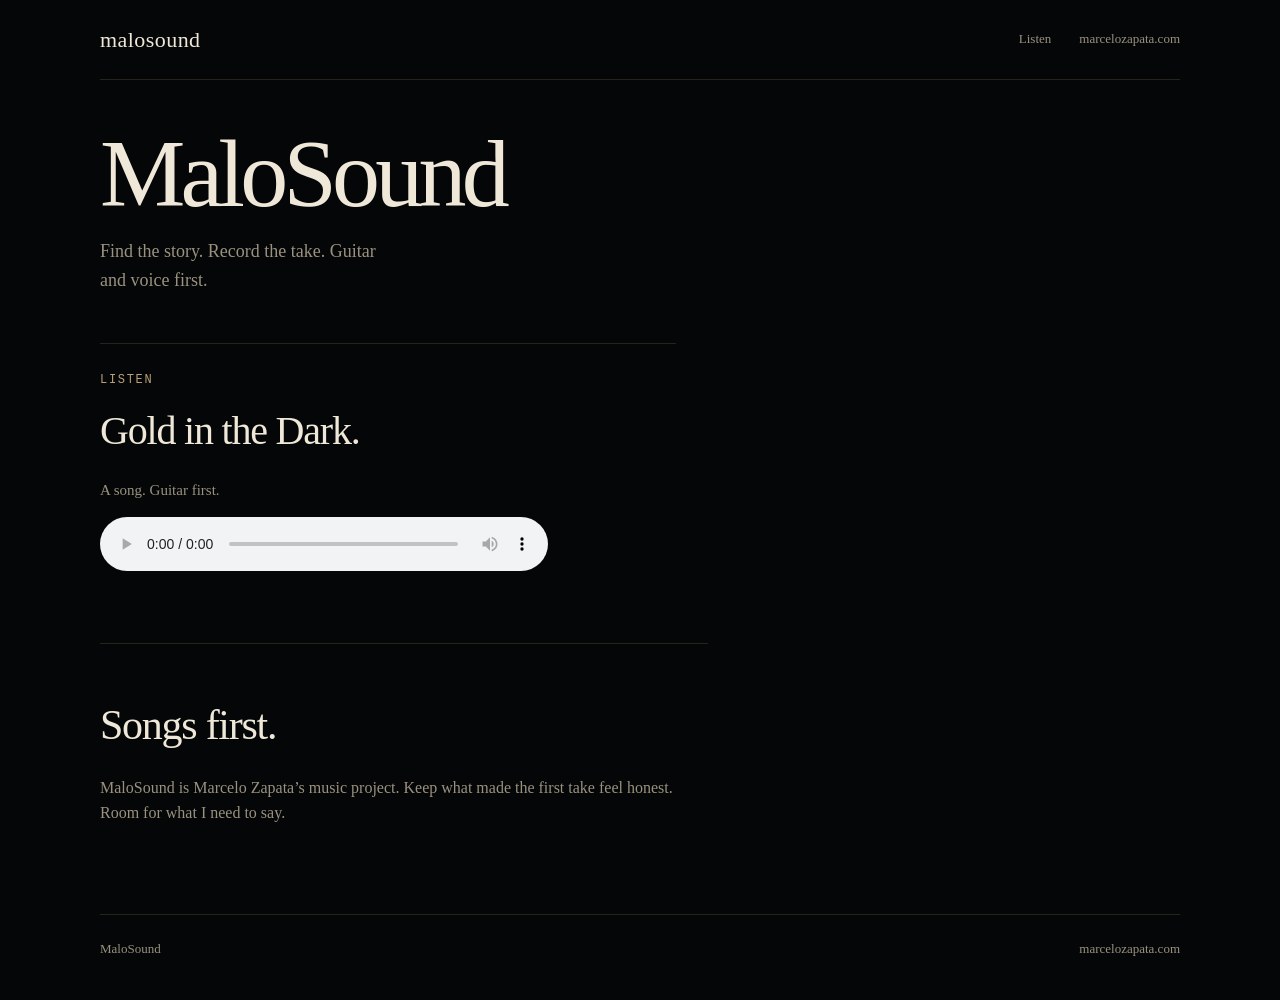
==== commit 38c9e6f3: "Put Gold in the Dark on the live homepage instead of the market journal" ====
--- a/index.html
+++ b/index.html
@@ -7,62 +7,62 @@
   <title>MaloSound</title>
   <meta name="description" content="Find the story. Record the take. Guitar and voice first. Marcelo Zapata’s music project.">
   <link rel="canonical" href="https://malosound.ai/">
-  <link rel="stylesheet" href="/site.css?v=music-home-20260922c">
   <style>
-    .track-player { display: block; width: min(100%, 28rem); margin: 4px 0 20px; accent-color: #baa078; }
+    :root { --bg:#050608; --paper:#efe8d8; --muted:#9a927f; --gold:#baa078; --edge:#26231d; }
+    * { box-sizing: border-box; }
+    html { scroll-behavior: smooth; }
+    body { margin:0; background:var(--bg); color:var(--paper); font:16px/1.6 Georgia, serif; }
+    a { color:inherit; text-decoration:none; }
+    .skip { position:absolute; left:-999px; }
+    .skip:focus { left:12px; top:12px; background:var(--paper); color:var(--bg); padding:.5rem .8rem; }
+    header, main, footer { width:min(1080px, calc(100% - 40px)); margin-inline:auto; }
+    header { display:flex; justify-content:space-between; align-items:center; min-height:80px; border-bottom:1px solid var(--edge); gap:24px; }
+    .wordmark { font-size:22px; letter-spacing:.02em; }
+    nav { display:flex; gap:28px; font-size:13px; color:var(--muted); }
+    nav a { min-height:44px; display:inline-flex; align-items:center; }
+    nav a:hover { color:var(--paper); }
+    h1 { margin:48px 0 16px; font-size:clamp(56px, 10vw, 96px); font-weight:400; letter-spacing:-.05em; line-height:.95; }
+    .lede { max-width:34ch; color:var(--muted); font-size:18px; }
+    .listen { margin:48px 0 72px; padding-top:28px; border-top:1px solid var(--edge); max-width:36rem; }
+    .listen p.kicker { margin:0 0 10px; font:12px/1.4 ui-monospace, monospace; letter-spacing:.14em; text-transform:uppercase; color:var(--gold); }
+    h2 { margin:0 0 8px; font-size:clamp(28px, 4vw, 40px); font-weight:400; letter-spacing:-.03em; }
+    audio { display:block; width:min(100%, 28rem); margin:14px 0 8px; accent-color:var(--gold); }
+    .note { color:var(--muted); font-size:15px; }
+    .about { padding:48px 0 72px; border-top:1px solid var(--edge); max-width:38rem; }
+    .about h2 { font-size:clamp(28px, 4vw, 42px); }
+    .about p { color:var(--muted); }
+    footer { display:flex; justify-content:space-between; gap:16px; padding:24px 0 40px; color:var(--muted); font-size:13px; border-top:1px solid var(--edge); }
+    footer a:hover { color:var(--paper); }
   </style>
-  <meta property="og:type" content="website">
-  <meta property="og:title" content="MaloSound">
-  <meta property="og:description" content="Find the story. Record the take. Guitar and voice first.">
-  <meta property="og:url" content="https://malosound.ai/">
-  <meta property="og:image" content="https://malosound.ai/assets/brand/malosound-violet-ice-cover.png">
-  <meta property="og:image:alt" content="MaloSound luminous filament artwork.">
-  <meta name="twitter:card" content="summary_large_image">
-  <meta name="twitter:image" content="https://malosound.ai/assets/brand/malosound-violet-ice-cover.png">
 </head>
-<body class="landing" id="top">
-  <a class="skip-link" href="#track">Skip to Gold in the Dark</a>
-  <header class="landing-header">
-    <a class="landing-wordmark" href="#top" aria-label="MaloSound home">malosound</a>
+<body id="top">
+  <a class="skip" href="#track">Skip to Gold in the Dark</a>
+  <header>
+    <a class="wordmark" href="#top">malosound</a>
     <nav aria-label="Main">
       <a href="#track">Listen</a>
-      <a href="beat-room.html">Rhythm</a>
-      <a href="https://www.marcelozapata.com/">marcelozapata.com <span aria-hidden="true">&#8599;</span></a>
+      <a href="https://www.marcelozapata.com/">marcelozapata.com</a>
     </nav>
   </header>
   <main>
-    <section class="landing-hero" aria-labelledby="landing-title">
-      <div class="hero-copy">
-        <p class="landing-eyebrow">MaloSound</p>
-        <h1 id="landing-title">MaloSound</h1>
-        <p class="hero-description">Find the story. Record the take. The beat only if it keeps the take honest.</p>
-        <a class="landing-action" href="#track">Start with the song <span aria-hidden="true">&#8599;</span></a>
-      </div>
-      <div class="hero-art"><img src="/assets/brand/malosound-violet-ice-cover.png" width="1690" height="952" fetchpriority="high" alt="MaloSound luminous filament artwork. Visual identity."></div>
+    <h1>MaloSound</h1>
+    <p class="lede">Find the story. Record the take. Guitar and voice first.</p>
+    <section class="listen" id="track" aria-labelledby="track-title">
+      <p class="kicker">Listen</p>
+      <h2 id="track-title">Gold in the Dark.</h2>
+      <p class="note">A song. Guitar first.</p>
+      <audio controls preload="metadata" src="https://github.com/marcelozap/malosound/releases/download/gold-in-the-dark/gold-in-the-dark.mp3">
+        <a href="https://github.com/marcelozap/malosound/releases/download/gold-in-the-dark/gold-in-the-dark.mp3">Gold in the Dark</a>
+      </audio>
     </section>
-    <section class="landing-about" id="about" aria-labelledby="about-title">
-      <p class="landing-eyebrow">01 / The project</p>
-      <div>
-        <h2 id="about-title">Find the story.<br><em>Record the take.</em></h2>
-        <p>MaloSound is Marcelo Zapata’s music project. Guitar and voice first. Drums underneath. Machines when they serve the take — not when they replace it.</p>
-        <p>It starts with a feeling. Keep what made the first take feel honest. Room for what I need to say.</p>
-        <a class="text-link" href="https://www.marcelozapata.com/">Songs and sessions <span aria-hidden="true">&#8599;</span></a>
-      </div>
-    </section>
-    <section class="landing-about" id="track" aria-labelledby="track-title">
-      <p class="landing-eyebrow">02 / Listen</p>
-      <div>
-        <h2 id="track-title">Gold in the Dark.</h2>
-        <p>A song. Guitar first.</p>
-        <audio class="track-player" controls preload="metadata" src="https://github.com/marcelozap/malosound/releases/download/gold-in-the-dark/gold-in-the-dark.mp3">
-          <a href="https://github.com/marcelozap/malosound/releases/download/gold-in-the-dark/gold-in-the-dark.mp3">Gold in the Dark</a>
-        </audio>
-      </div>
+    <section class="about" id="about">
+      <h2>Songs first.</h2>
+      <p>MaloSound is Marcelo Zapata’s music project. Keep what made the first take feel honest. Room for what I need to say.</p>
     </section>
   </main>
-  <footer class="landing-footer">
+  <footer>
     <span>MaloSound</span>
-    <a href="https://www.marcelozapata.com/">marcelozapata.com <span aria-hidden="true">&#8599;</span></a>
+    <a href="https://www.marcelozapata.com/">marcelozapata.com</a>
   </footer>
 </body>
 </html>
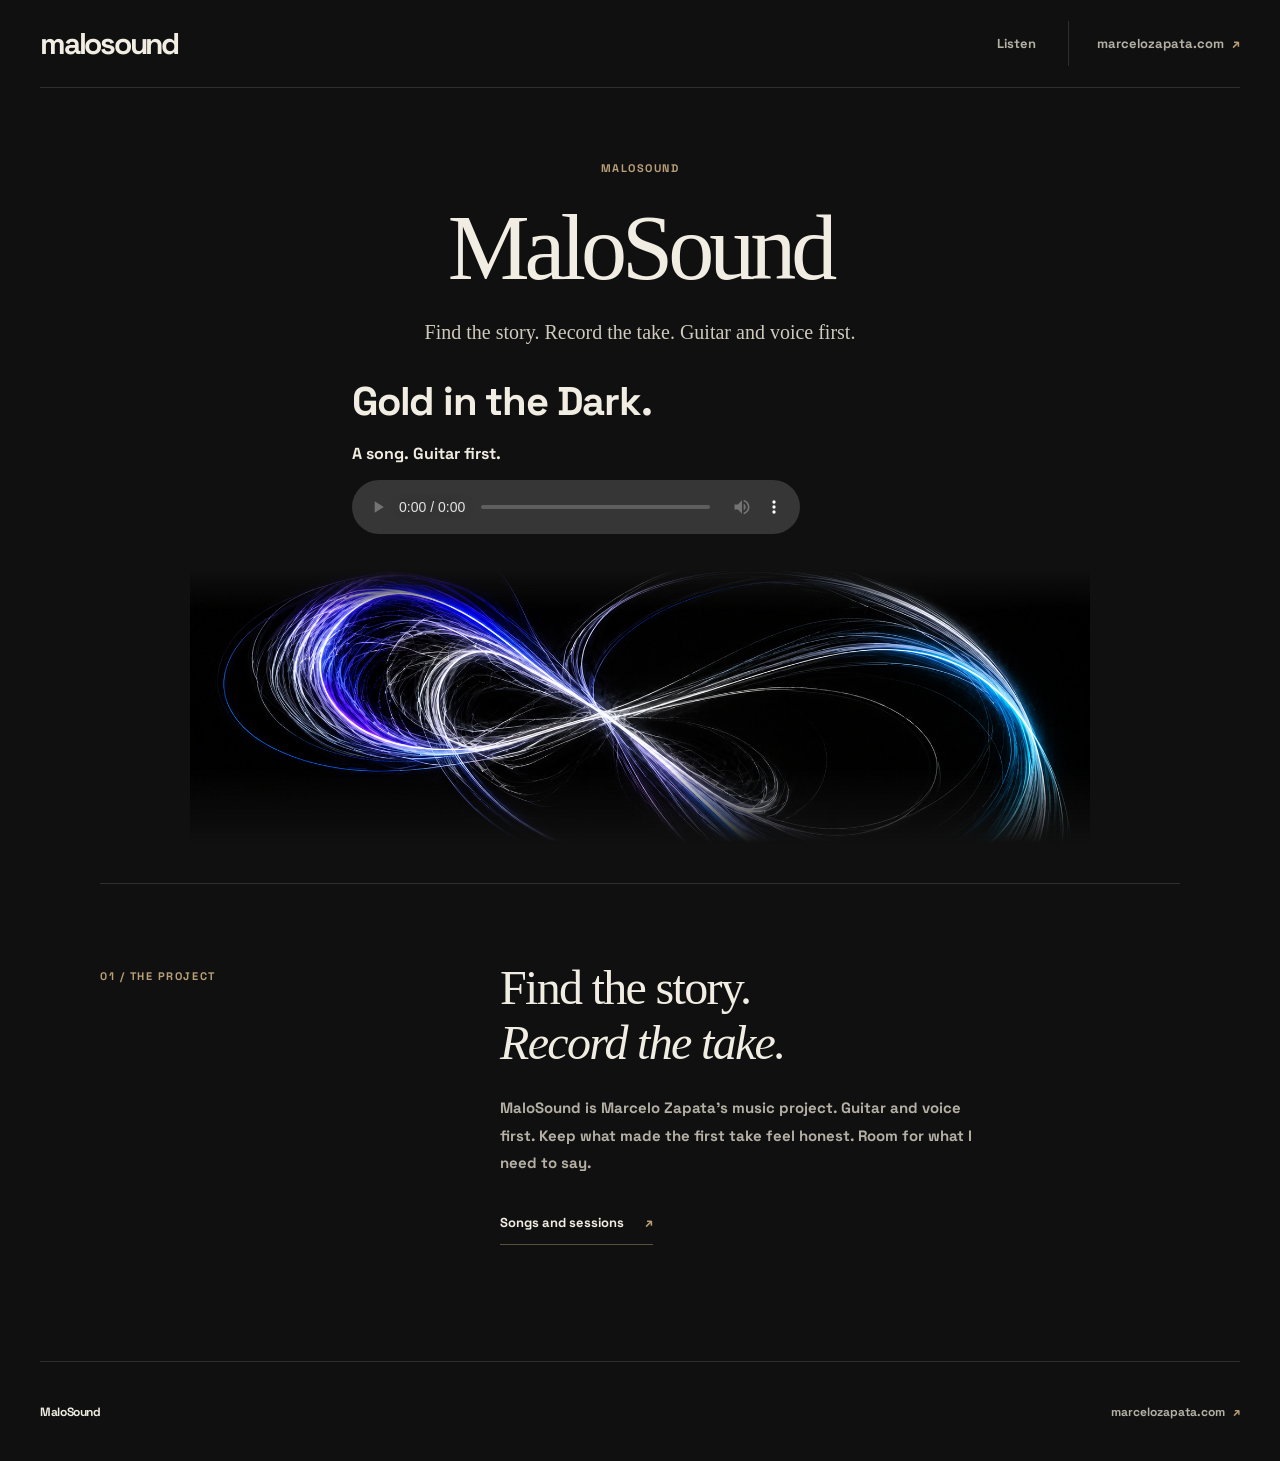
==== commit 1db21758: "Lead the homepage with Gold in the Dark" ====
--- a/index.html
+++ b/index.html
@@ -7,62 +7,58 @@
   <title>MaloSound</title>
   <meta name="description" content="Find the story. Record the take. Guitar and voice first. Marcelo Zapata’s music project.">
   <link rel="canonical" href="https://malosound.ai/">
+  <link rel="stylesheet" href="/site.css?v=music-home-20260922d">
   <style>
-    :root { --bg:#050608; --paper:#efe8d8; --muted:#9a927f; --gold:#baa078; --edge:#26231d; }
-    * { box-sizing: border-box; }
-    html { scroll-behavior: smooth; }
-    body { margin:0; background:var(--bg); color:var(--paper); font:16px/1.6 Georgia, serif; }
-    a { color:inherit; text-decoration:none; }
-    .skip { position:absolute; left:-999px; }
-    .skip:focus { left:12px; top:12px; background:var(--paper); color:var(--bg); padding:.5rem .8rem; }
-    header, main, footer { width:min(1080px, calc(100% - 40px)); margin-inline:auto; }
-    header { display:flex; justify-content:space-between; align-items:center; min-height:80px; border-bottom:1px solid var(--edge); gap:24px; }
-    .wordmark { font-size:22px; letter-spacing:.02em; }
-    nav { display:flex; gap:28px; font-size:13px; color:var(--muted); }
-    nav a { min-height:44px; display:inline-flex; align-items:center; }
-    nav a:hover { color:var(--paper); }
-    h1 { margin:48px 0 16px; font-size:clamp(56px, 10vw, 96px); font-weight:400; letter-spacing:-.05em; line-height:.95; }
-    .lede { max-width:34ch; color:var(--muted); font-size:18px; }
-    .listen { margin:48px 0 72px; padding-top:28px; border-top:1px solid var(--edge); max-width:36rem; }
-    .listen p.kicker { margin:0 0 10px; font:12px/1.4 ui-monospace, monospace; letter-spacing:.14em; text-transform:uppercase; color:var(--gold); }
-    h2 { margin:0 0 8px; font-size:clamp(28px, 4vw, 40px); font-weight:400; letter-spacing:-.03em; }
-    audio { display:block; width:min(100%, 28rem); margin:14px 0 8px; accent-color:var(--gold); }
-    .note { color:var(--muted); font-size:15px; }
-    .about { padding:48px 0 72px; border-top:1px solid var(--edge); max-width:38rem; }
-    .about h2 { font-size:clamp(28px, 4vw, 42px); }
-    .about p { color:var(--muted); }
-    footer { display:flex; justify-content:space-between; gap:16px; padding:24px 0 40px; color:var(--muted); font-size:13px; border-top:1px solid var(--edge); }
-    footer a:hover { color:var(--paper); }
+    .track-player { display: block; width: min(100%, 28rem); margin: 14px 0 0; accent-color: #baa078; }
+    .hero-listen { margin-top: 28px; text-align: left; max-width: 36rem; margin-inline: auto; }
+    .hero-listen h2 { margin: 0 0 6px; font-size: clamp(28px, 4vw, 40px); font-weight: 400; letter-spacing: -.03em; }
   </style>
+  <meta property="og:type" content="website">
+  <meta property="og:title" content="MaloSound">
+  <meta property="og:description" content="Find the story. Record the take. Guitar and voice first.">
+  <meta property="og:url" content="https://malosound.ai/">
+  <meta property="og:image" content="https://malosound.ai/assets/brand/malosound-violet-ice-cover.png">
+  <meta property="og:image:alt" content="MaloSound luminous filament artwork.">
+  <meta name="twitter:card" content="summary_large_image">
+  <meta name="twitter:image" content="https://malosound.ai/assets/brand/malosound-violet-ice-cover.png">
 </head>
-<body id="top">
-  <a class="skip" href="#track">Skip to Gold in the Dark</a>
-  <header>
-    <a class="wordmark" href="#top">malosound</a>
+<body class="landing" id="top">
+  <a class="skip-link" href="#track">Skip to Gold in the Dark</a>
+  <header class="landing-header">
+    <a class="landing-wordmark" href="#top" aria-label="MaloSound home">malosound</a>
     <nav aria-label="Main">
       <a href="#track">Listen</a>
-      <a href="https://www.marcelozapata.com/">marcelozapata.com</a>
+      <a href="https://www.marcelozapata.com/">marcelozapata.com <span aria-hidden="true">&#8599;</span></a>
     </nav>
   </header>
   <main>
-    <h1>MaloSound</h1>
-    <p class="lede">Find the story. Record the take. Guitar and voice first.</p>
-    <section class="listen" id="track" aria-labelledby="track-title">
-      <p class="kicker">Listen</p>
-      <h2 id="track-title">Gold in the Dark.</h2>
-      <p class="note">A song. Guitar first.</p>
-      <audio controls preload="metadata" src="https://github.com/marcelozap/malosound/releases/download/gold-in-the-dark/gold-in-the-dark.mp3">
-        <a href="https://github.com/marcelozap/malosound/releases/download/gold-in-the-dark/gold-in-the-dark.mp3">Gold in the Dark</a>
-      </audio>
+    <section class="landing-hero" aria-labelledby="landing-title">
+      <div class="hero-copy">
+        <p class="landing-eyebrow">MaloSound</p>
+        <h1 id="landing-title">MaloSound</h1>
+        <p class="hero-description">Find the story. Record the take. Guitar and voice first.</p>
+        <div class="hero-listen" id="track">
+          <h2>Gold in the Dark.</h2>
+          <p>A song. Guitar first.</p>
+          <audio class="track-player" controls preload="metadata" src="https://github.com/marcelozap/malosound/releases/download/gold-in-the-dark/gold-in-the-dark.mp3">
+            <a href="https://github.com/marcelozap/malosound/releases/download/gold-in-the-dark/gold-in-the-dark.mp3">Gold in the Dark</a>
+          </audio>
+        </div>
+      </div>
+      <div class="hero-art"><img src="/assets/brand/malosound-violet-ice-cover.png" width="1690" height="952" fetchpriority="high" alt="MaloSound luminous filament artwork. Visual identity."></div>
     </section>
-    <section class="about" id="about">
-      <h2>Songs first.</h2>
-      <p>MaloSound is Marcelo Zapata’s music project. Keep what made the first take feel honest. Room for what I need to say.</p>
+    <section class="landing-about" id="about" aria-labelledby="about-title">
+      <p class="landing-eyebrow">01 / The project</p>
+      <div>
+        <h2 id="about-title">Find the story.<br><em>Record the take.</em></h2>
+        <p>MaloSound is Marcelo Zapata’s music project. Guitar and voice first. Keep what made the first take feel honest. Room for what I need to say.</p>
+        <a class="text-link" href="https://www.marcelozapata.com/">Songs and sessions <span aria-hidden="true">&#8599;</span></a>
+      </div>
     </section>
   </main>
-  <footer>
+  <footer class="landing-footer">
     <span>MaloSound</span>
-    <a href="https://www.marcelozapata.com/">marcelozapata.com</a>
+    <a href="https://www.marcelozapata.com/">marcelozapata.com <span aria-hidden="true">&#8599;</span></a>
   </footer>
 </body>
 </html>
--- a/site.css
+++ b/site.css
@@ -0,0 +1,212 @@
+@font-face {
+  font-family: "Malo Space";
+  src: url('/assets/fonts/space-grotesk-latin.ttf') format('truetype');
+  font-weight: 300 700;
+  font-style: normal;
+  font-display: swap;
+}
+:root {
+  color-scheme: dark;
+  font-family: "Malo Space", sans-serif;
+  font-synthesis: none;
+  -webkit-font-smoothing: antialiased;
+  --paper: #f1ede3;
+  --gold: #c4a46b;
+  --muted: #aba9a2;
+  --edge: #f1ede323;
+  --ground: #08090b;
+  color: var(--paper);
+  background: var(--ground);
+}
+* { box-sizing: border-box; }
+body { margin: 0; min-width: 300px; background: var(--ground); }
+a { color: inherit; text-decoration: none; }
+button, input { font: inherit; touch-action: manipulation; }
+button, a, summary { -webkit-tap-highlight-color: transparent; }
+:where(a, button, input, summary):focus-visible { outline: 2px solid var(--gold); outline-offset: 5px; }
+[hidden] { display: none !important; }
+.skip-link { position: absolute; left: 16px; top: 8px; z-index: 3; padding: 12px; background: var(--ground); transform: translateY(-160%); }
+.skip-link:focus { transform: none; }
+.sr-only { position: absolute !important; width: 1px !important; height: 1px !important; padding: 0 !important; margin: -1px !important; overflow: hidden !important; clip: rect(0,0,0,0) !important; white-space: nowrap !important; border: 0 !important; }
+main { width: min(800px, calc(100% - 64px)); margin: auto; padding: 28px 0 48px; }
+.player-shell { width: 100%; margin: auto; }
+.stage-identity { display: flex; justify-content: space-between; align-items: center; gap: 28px; padding-bottom: 20px; border-bottom: 1px solid var(--edge); }
+.brand { min-width: 0; }
+h1 { margin: 0; font-size: 44px; line-height: 1; font-weight: 700; letter-spacing: -.075em; }
+.brand p { margin: 8px 0 0; font-size: 13px; line-height: 1.3; letter-spacing: -.025em; color: var(--paper); }
+.tracker { min-width: 310px; max-width: 340px; }
+.tracker-session { display: flex; justify-content: space-between; align-items: baseline; gap: 16px; }
+#session-label { font-size: 13px; font-weight: 500; }
+.recorded-label { color: var(--muted); font-size: 11px; white-space: nowrap; }
+.tracker-reading { display: grid; grid-template-columns: 1fr 1fr .7fr; gap: 20px; margin: 14px 0 0; }
+.tracker-reading dt, .control-label { font-size: 11px; line-height: 1.2; font-weight: 400; color: var(--muted); }
+.tracker-reading dd { margin: 5px 0 0; font-size: 18px; line-height: 1.3; font-weight: 500; letter-spacing: -.025em; font-variant-numeric: tabular-nums; white-space: nowrap; }
+#market-time { font-size: 16px; padding-top: 2px; }
+#live-note { color: var(--muted); }
+.observation-state { display: block; min-height: 15px; margin-top: 7px; color: var(--muted); font-size: 11px; line-height: 1.4; }
+.instrument { margin: 10px 0 0; display: grid; justify-items: center; }
+#orbit { display: block; width: min(100%, clamp(300px, calc(100svh - 324px), 540px)); aspect-ratio: 1; background: transparent; }
+.path-key { display: flex; justify-content: center; gap: 22px; width: 100%; padding: 8px 0 18px; font-size: 11px; color: var(--muted); }
+.path-key span { display: inline-flex; align-items: center; gap: 7px; }
+.path-key span::before { content: ""; display: block; width: 16px; height: 1px; background: var(--paper); }
+.path-key .reference-key::before { opacity: .38; }
+.path-key .played-key::before { height: 2px; }
+.path-key .marker-key::before { width: 6px; height: 6px; border: 1px solid var(--paper); border-radius: 50%; background: none; }
+.transport { display: grid; grid-template-columns: 48px 1fr auto 44px; grid-template-rows: 22px 56px; align-items: center; column-gap: 16px; }
+.transport button { display: inline-flex; align-items: center; justify-content: center; min-height: 44px; border: 0; background: none; color: var(--muted); cursor: pointer; transition: color .15s, background-color .15s, border-color .15s; }
+.transport button:disabled { opacity: .4; cursor: default; }
+.transport button:hover:enabled { color: var(--paper); }
+#listen, #mute { width: 44px; height: 44px; padding: 0; font-size: 0; }
+#listen { border: 1px solid #c4a46b7a; border-radius: 50%; color: var(--gold); background: #c4a46b0a; }
+#listen:hover:enabled { color: var(--paper); border-color: var(--gold); background: #c4a46b18; }
+#listen[aria-pressed=true] { color: var(--paper); border-color: #f1ede365; background: #f1ede307; }
+#listen::before, #mute::before { content: ""; display: block; width: 20px; height: 20px; background: currentColor; mask-repeat: no-repeat; mask-position: center; mask-size: contain; }
+#listen::before { mask-image: url("data:image/svg+xml,%3Csvg xmlns='http://www.w3.org/2000/svg' viewBox='0 0 24 24'%3E%3Cpath fill='white' d='M8 5v14l11-7z'/%3E%3C/svg%3E"); }
+#listen[aria-pressed=true]::before { mask-image: url("data:image/svg+xml,%3Csvg xmlns='http://www.w3.org/2000/svg' viewBox='0 0 24 24'%3E%3Cpath fill='white' d='M6 5h4v14H6zm8 0h4v14h-4z'/%3E%3C/svg%3E"); }
+#mute::before { mask-image: url("data:image/svg+xml,%3Csvg xmlns='http://www.w3.org/2000/svg' viewBox='0 0 24 24' fill='none' stroke='white' stroke-width='1.6' stroke-linecap='round' stroke-linejoin='round'%3E%3Cpath d='M3 9h4l5-4v14l-5-4H3zM16 8c2 2 2 6 0 8m3-11c4 4 4 10 0 14'/%3E%3C/svg%3E"); }
+#mute[aria-pressed=true] { color: var(--gold); }
+#mute[aria-pressed=true]::before { mask-image: url("data:image/svg+xml,%3Csvg xmlns='http://www.w3.org/2000/svg' viewBox='0 0 24 24' fill='none' stroke='white' stroke-width='1.6' stroke-linecap='round' stroke-linejoin='round'%3E%3Cpath d='M3 9h4l5-4v14l-5-4H3zM16 9l6 6m0-6-6 6'/%3E%3C/svg%3E"); }
+.audio-time { display: flex; flex-direction: column; gap: 5px; }
+#clock { font-size: 13px; line-height: 1.2; white-space: nowrap; font-variant-numeric: tabular-nums; }
+#progress { grid-row: 1; grid-column: 1 / -1; width: 100%; height: 22px; margin: 0; padding: 0; cursor: pointer; appearance: none; background: transparent; --played: 0%; }
+#progress:disabled { cursor: default; opacity: .5; }
+#progress::-webkit-slider-runnable-track { height: 2px; background: linear-gradient(to right, var(--gold) var(--played), #f1ede32a var(--played)); }
+#progress::-webkit-slider-thumb { appearance: none; width: 10px; height: 10px; margin-top: -4px; border: 1px solid var(--paper); border-radius: 50%; background: var(--ground); }
+#progress:hover::-webkit-slider-thumb, #progress:focus-visible::-webkit-slider-thumb { background: var(--paper); }
+#progress::-moz-range-track { height: 2px; background: #f1ede32a; }
+#progress::-moz-range-progress { height: 2px; background: var(--gold); }
+#progress::-moz-range-thumb { width: 9px; height: 9px; border: 1px solid var(--paper); border-radius: 50%; background: var(--ground); }
+.sound-choices { display: flex; gap: 12px; align-items: center; }
+.sound-choices button { min-width: 54px; padding: 0 4px; font-size: 12px; font-weight: 500; text-transform: uppercase; letter-spacing: .055em; border-bottom: 2px solid transparent; }
+.sound-choices button[aria-pressed=true] { color: var(--gold); border-bottom-color: var(--gold); }
+.session-selector { margin-top: 12px; border-top: 1px solid var(--edge); }
+.session-heading { display: flex; justify-content: space-between; padding-top: 14px; font-size: 11px; letter-spacing: .025em; color: var(--muted); }
+.dates { display: grid; grid-template-columns: repeat(8, minmax(0, 1fr)); gap: 4px; margin-top: 4px; }
+.dates a { display: flex; align-items: center; justify-content: center; gap: 4px; min-height: 44px; font-size: 13px; font-variant-numeric: tabular-nums; color: var(--muted); border-bottom: 2px solid transparent; }
+.dates a span { font-size: 11px; }
+.dates a:hover { color: var(--paper); }
+.dates a[aria-current=date] { color: var(--gold); border-bottom-color: var(--gold); }
+.bridge-caption { margin: 26px 0 0; text-align: center; font-size: 12px; color: var(--muted); }
+.method { margin: 6px auto 0; width: 100%; }
+.method summary { display: flex; align-items: center; justify-content: center; gap: 9px; min-height: 44px; width: fit-content; margin: auto; padding: 0 12px; font-size: 12px; color: var(--paper); cursor: pointer; list-style: none; }
+.method summary::-webkit-details-marker { display: none; }
+.method summary::after { content: "+"; font-size: 16px; font-weight: 300; color: var(--gold); }
+.method[open] summary::after { content: "-"; }
+.method-body { margin-top: 18px; padding: 28px 0 0; border-top: 1px solid var(--edge); }
+.method p { margin: 0 0 20px; color: var(--muted); font-size: 13px; line-height: 1.75; }
+.method .method-intro { color: var(--paper); font-size: 17px; line-height: 1.7; letter-spacing: -.02em; }
+.pitch-key { display: grid; grid-template-columns: repeat(8, minmax(0,1fr)); gap: 12px; list-style: none; padding: 0; margin: 26px 0 20px; }
+.pitch-key li { border-top: 2px solid var(--pitch); padding-top: 10px; }
+.pitch-key b { font-size: 15px; font-weight: 500; }
+.pitch-key span { display: block; margin-top: 8px; font-size: 11px; color: var(--muted); font-variant-numeric: tabular-nums; }
+.pitch-key small { display: block; font-size: 10px; margin-top: 3px; color: var(--muted); }
+.method-rules { margin: 28px 0; }
+.method-rules > div { display: grid; grid-template-columns: 100px 1fr; gap: 28px; padding: 16px 0; border-top: 1px solid var(--edge); }
+.method-rules dt { font-size: 13px; font-weight: 500; padding-top: 2px; }
+.method-rules dd { margin: 0; font-size: 13px; line-height: 1.75; color: var(--muted); }
+.method code { font-size: 12px; color: var(--paper); overflow-wrap: anywhere; }
+.method .coverage { padding-top: 18px; border-top: 1px solid var(--edge); font-size: 12px; font-variant-numeric: tabular-nums; }
+.not-found { max-width: 44rem; margin: auto; padding: 20vh 24px; }
+.not-found h1 { font-size: 48px; }
+.not-found p { line-height: 1.7; color: var(--muted); }
+noscript { font-size: 14px; color: var(--muted); }
+@media (max-width: 600px) {
+  main { width: calc(100% - 32px); padding-top: 22px; }
+  .stage-identity { flex-direction: column; align-items: stretch; gap: 24px; padding-bottom: 12px; }
+  h1 { font-size: 38px; }
+  .brand p { font-size: 12px; margin-top: 6px; }
+  .tracker { min-width: 0; max-width: none; }
+  .tracker-reading { grid-template-columns: 1fr 1fr .6fr; margin-top: 12px; }
+  .tracker-reading dd { font-size: 19px; }
+  #market-time { font-size: 17px; }
+  .instrument { margin-top: 4px; }
+  #orbit { width: min(100%, 440px); }
+  .path-key { padding: 2px 0 10px; gap: 20px; }
+  .transport { grid-template-columns: 44px minmax(70px,1fr) auto 44px; column-gap: 8px; }
+  #clock { font-size: 12px; }
+  .sound-choices { gap: 6px; }
+  .sound-choices button { min-width: 48px; font-size: 11px; padding: 0 2px; }
+  .session-selector { margin-top: 8px; }
+  .session-heading { padding-top: 12px; }
+  .dates { gap: 2px; }
+  .dates a { font-size: 13px; gap: 2px; }
+  .dates a:first-child, .dates a:nth-child(2) { flex-direction: column; gap: 0; }
+  .dates a span { font-size: 10px; }
+  .bridge-caption { margin-top: 24px; }
+  .pitch-key { gap: 8px; }
+  .pitch-key small { font-size: 9px; }
+  .method-rules > div { grid-template-columns: 1fr; gap: 7px; }
+  .method-rules dd, .method p { font-size: 14px; }
+}
+@media (max-width: 360px) {
+  .transport { column-gap: 4px; }
+  .sound-choices { gap: 2px; }
+  .tracker-reading { gap: 12px; }
+  .pitch-key { grid-template-columns: repeat(4, minmax(0,1fr)); gap: 18px 12px; }
+}
+@media (prefers-reduced-motion: reduce) {
+  *, *::before, *::after { transition: none !important; animation: none !important; scroll-behavior: auto !important; }
+}
+
+/* Evergreen cover. The recorded instrument remains intact, one level deeper. */
+.landing { --ground: #101010; --gold: #baa078; --muted: #b5b0a5; }
+.landing-header { width: min(1240px, calc(100% - 80px)); margin: auto; min-height: 88px; display: flex; align-items: center; justify-content: space-between; gap: 32px; border-bottom: 1px solid var(--edge); }
+.landing-wordmark { font-size: 30px; font-weight: 700; letter-spacing: -.075em; }
+.landing-header nav { display: flex; align-items: center; gap: 32px; font-size: 13px; color: var(--muted); }
+.landing-header nav a { padding: 14px 0; }
+.landing-header nav a:hover, .landing-footer a:hover { color: var(--paper); }
+.landing-header nav a:last-child { padding-left: 28px; border-left: 1px solid var(--edge); }
+.landing-header nav span, .text-link span, .landing-footer a span { color: var(--gold); padding-left: 5px; }
+.landing main { width: min(1080px, calc(100% - 80px)); padding: 0; }
+.landing-hero { text-align: center; padding: clamp(56px, 8vh, 96px) 0 40px; overflow: hidden; }
+.hero-copy { position: relative; z-index: 1; animation: cover-enter .8s ease-out both; }
+.landing-eyebrow { margin: 0; font-size: 11px; font-weight: 500; letter-spacing: .14em; line-height: 1.5; text-transform: uppercase; color: var(--gold); }
+.landing-hero h1 { margin: 26px 0 24px; font-family: Georgia, "Times New Roman", serif; font-size: clamp(64px, 7.2vw, 104px); font-weight: 400; line-height: .98; letter-spacing: -.055em; }
+.landing-hero h1 em, .landing-about h2 em { font-weight: 400; }
+.hero-description { margin: 0; font-family: Georgia, "Times New Roman", serif; font-size: 20px; line-height: 1.55; color: #d0cabe; }
+.landing-action { display: inline-flex; align-items: center; justify-content: center; gap: 28px; min-height: 48px; margin-top: 26px; padding: 0 4px; border-bottom: 1px solid var(--gold); font-size: 13px; color: var(--paper); }
+.landing-action span { font-size: 18px; color: var(--gold); transition: transform .2s ease; }
+.landing-action:hover span { transform: translate(2px, -2px); }
+.hero-art { width: min(100%, 900px); aspect-ratio: 3.3; margin: 36px auto 0; overflow: hidden; mask-image: linear-gradient(to bottom, transparent, black 15%, black 72%, transparent); }
+.hero-art img { display: block; width: 100%; height: auto; transform: translateY(-9%); }
+.landing-about { display: grid; grid-template-columns: 1fr 2fr; gap: 60px; padding: 76px 0 80px; border-top: 1px solid var(--edge); scroll-margin-top: 32px; }
+.landing-about > .landing-eyebrow { padding-top: 8px; }
+.landing-about h2 { margin: 0 0 24px; font-family: Georgia, "Times New Roman", serif; font-size: clamp(34px, 4vw, 48px); font-weight: 400; line-height: 1.15; letter-spacing: -.035em; }
+.landing-about p:not(.landing-eyebrow) { max-width: 48ch; margin: 0 0 24px; font-size: 15px; line-height: 1.85; color: var(--muted); }
+.text-link { display: inline-flex; align-items: center; gap: 16px; min-height: 44px; font-size: 13px; border-bottom: 1px solid #baa07870; }
+.player-disclosure { border-top: 1px solid var(--edge); scroll-margin-top: 24px; }
+.player-disclosure > summary { display: grid; grid-template-columns: 1fr 2fr auto; align-items: center; gap: 60px; padding: 40px 0; list-style: none; cursor: pointer; }
+.player-disclosure > summary::-webkit-details-marker { display: none; }
+.disclosure-title { font-family: Georgia, "Times New Roman", serif; font-size: 29px; letter-spacing: -.03em; }
+.disclosure-symbol { position: relative; width: 28px; height: 28px; color: var(--gold); }
+.disclosure-symbol::before, .disclosure-symbol::after { content: ""; position: absolute; background: currentColor; left: 5px; top: 13px; width: 18px; height: 1px; }
+.disclosure-symbol::after { transform: rotate(90deg); }
+.player-disclosure[open] > summary .disclosure-symbol::after { display: none; }
+.player-content { width: min(800px, 100%); margin: 0 auto; padding: 28px 0 56px; border-top: 1px solid var(--edge); }
+.instrument-heading { margin: 0; font-family: Georgia, "Times New Roman", serif; font-size: 31px; line-height: 1.1; font-weight: 400; letter-spacing: -.035em; }
+.landing .brand p { color: var(--muted); font-size: 12px; }
+.landing-footer { width: min(1240px, calc(100% - 80px)); margin: 36px auto 0; min-height: 100px; border-top: 1px solid var(--edge); display: flex; align-items: center; justify-content: space-between; gap: 24px; font-size: 12px; color: var(--muted); }
+.landing-footer > span { letter-spacing: -.03em; color: var(--paper); }
+.landing-footer a { padding: 16px 0; }
+@keyframes cover-enter { from { opacity: 0; transform: translateY(10px); } to { opacity: 1; transform: translateY(0); } }
+@media (max-width: 700px) {
+  .landing-header { width: calc(100% - 40px); min-height: 78px; gap: 18px; }
+  .landing-wordmark { font-size: 26px; }
+  .landing-header nav { gap: 20px; font-size: 12px; }
+  .landing-header nav a:last-child { display: none; }
+  .landing main { width: calc(100% - 40px); }
+  .landing-hero { padding: 56px 0 36px; }
+  .landing-hero h1 { font-size: clamp(58px, 13vw, 80px); margin: 25px 0 24px; }
+  .hero-description { font-size: 18px; }
+  .landing-eyebrow { font-size: 10px; letter-spacing: .12em; }
+  .hero-art { margin-top: 36px; width: 140%; max-width: none; margin-left: -20%; }
+  .landing-about { grid-template-columns: 1fr; gap: 24px; padding: 48px 0; }
+  .landing-about > .landing-eyebrow { padding-top: 0; }
+  .landing-about h2 { font-size: 36px; }
+  .landing-about p:not(.landing-eyebrow) { font-size: 14px; }
+  .player-disclosure > summary { grid-template-columns: 1fr auto; gap: 16px; padding: 30px 0; }
+  .player-disclosure > summary .landing-eyebrow { grid-column: 1 / -1; }
+  .disclosure-title { font-size: 26px; }
+  .player-content { padding-top: 24px; }
+  .landing-footer { width: calc(100% - 40px); min-height: 96px; font-size: 11px; gap: 12px; }
+}
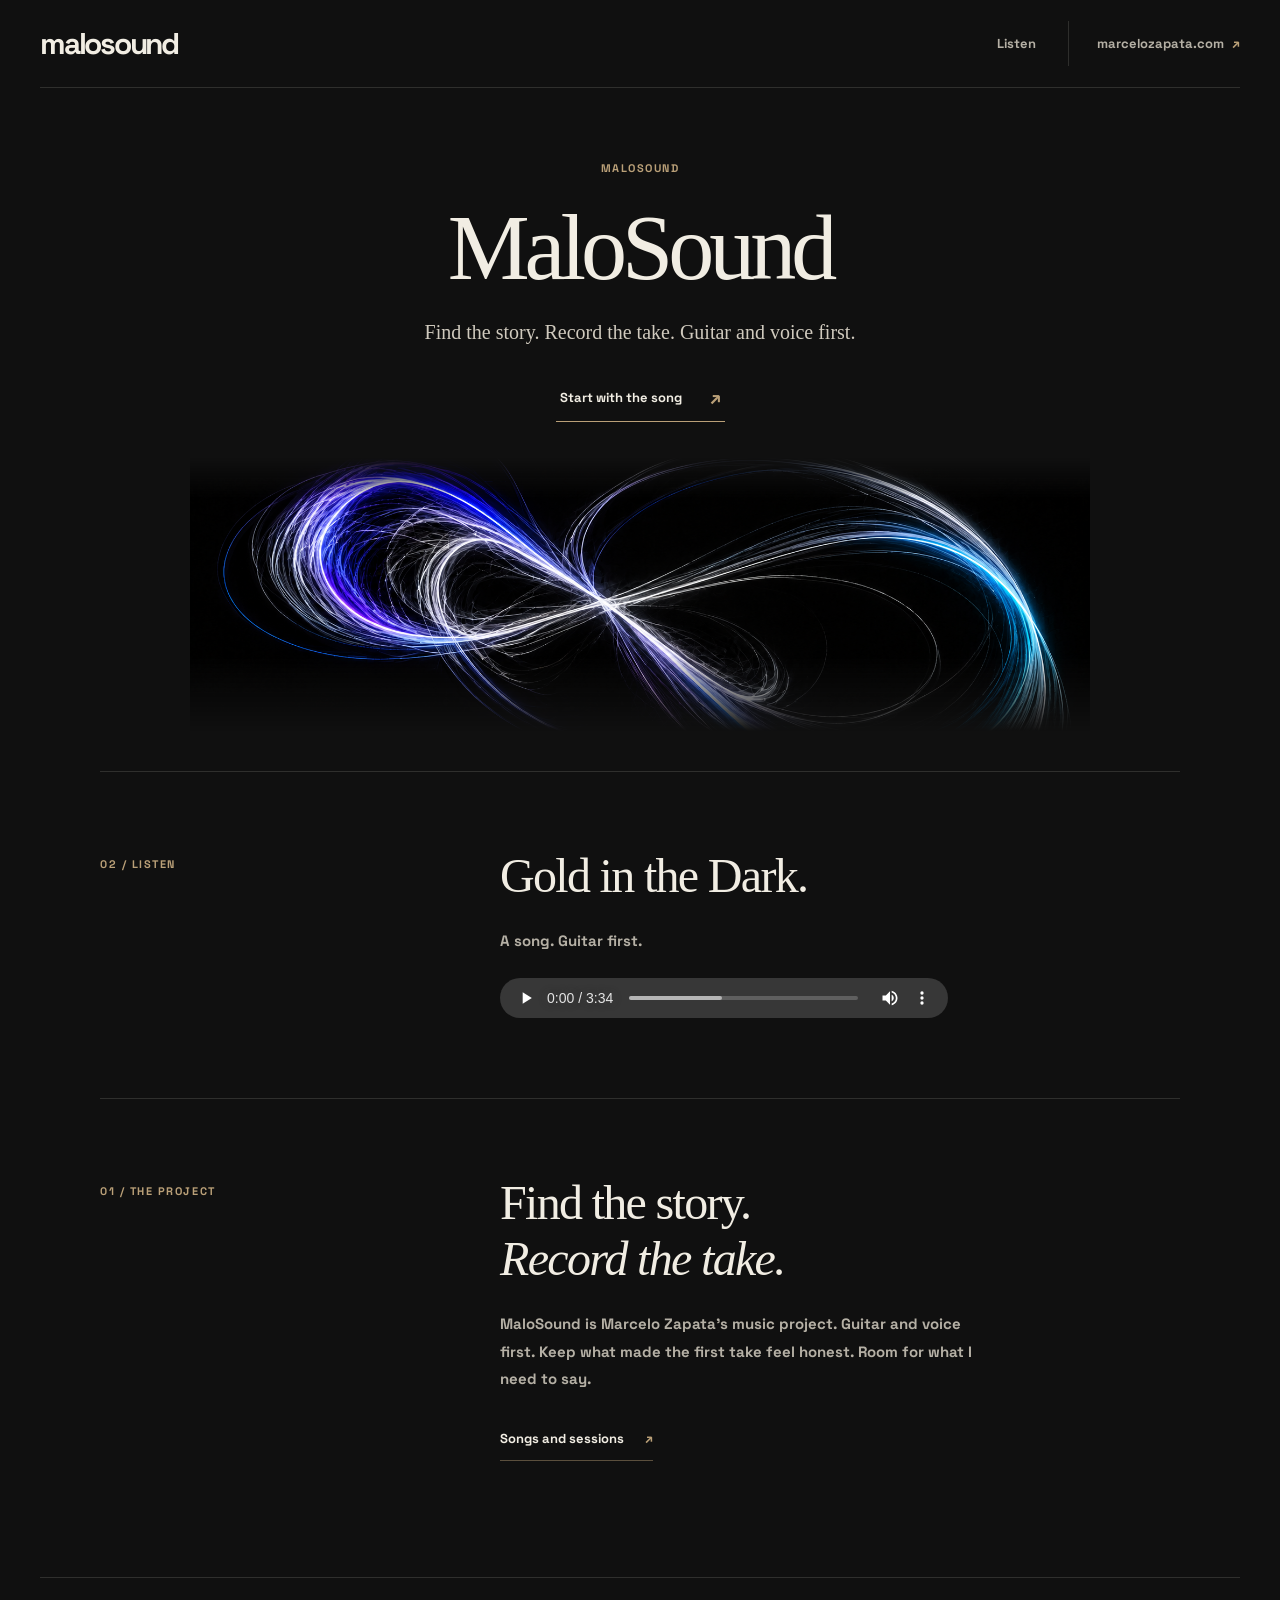
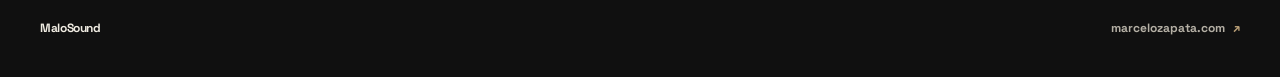
==== commit 9f93a6f0: "Put Gold in the Dark on the homepage as a real local track The player was empty because it pointed a" ====
--- a/index.html
+++ b/index.html
@@ -7,11 +7,9 @@
   <title>MaloSound</title>
   <meta name="description" content="Find the story. Record the take. Guitar and voice first. Marcelo Zapata’s music project.">
   <link rel="canonical" href="https://malosound.ai/">
-  <link rel="stylesheet" href="/site.css?v=music-home-20260922d">
+  <link rel="stylesheet" href="/site.css?v=gold-20260922">
   <style>
-    .track-player { display: block; width: min(100%, 28rem); margin: 14px 0 0; accent-color: #baa078; }
-    .hero-listen { margin-top: 28px; text-align: left; max-width: 36rem; margin-inline: auto; }
-    .hero-listen h2 { margin: 0 0 6px; font-size: clamp(28px, 4vw, 40px); font-weight: 400; letter-spacing: -.03em; }
+    .track-player { display: block; width: min(100%, 28rem); height: 40px; margin: 8px 0 0; accent-color: #baa078; }
   </style>
   <meta property="og:type" content="website">
   <meta property="og:title" content="MaloSound">
@@ -37,15 +35,19 @@
         <p class="landing-eyebrow">MaloSound</p>
         <h1 id="landing-title">MaloSound</h1>
         <p class="hero-description">Find the story. Record the take. Guitar and voice first.</p>
-        <div class="hero-listen" id="track">
-          <h2>Gold in the Dark.</h2>
-          <p>A song. Guitar first.</p>
-          <audio class="track-player" controls preload="metadata" src="https://github.com/marcelozap/malosound/releases/download/gold-in-the-dark/gold-in-the-dark.mp3">
-            <a href="https://github.com/marcelozap/malosound/releases/download/gold-in-the-dark/gold-in-the-dark.mp3">Gold in the Dark</a>
-          </audio>
-        </div>
+        <a class="landing-action" href="#track">Start with the song <span aria-hidden="true">&#8599;</span></a>
       </div>
       <div class="hero-art"><img src="/assets/brand/malosound-violet-ice-cover.png" width="1690" height="952" fetchpriority="high" alt="MaloSound luminous filament artwork. Visual identity."></div>
+    </section>
+    <section class="landing-about" id="track" aria-labelledby="track-title">
+      <p class="landing-eyebrow">02 / Listen</p>
+      <div>
+        <h2 id="track-title">Gold in the Dark.</h2>
+        <p>A song. Guitar first.</p>
+        <audio class="track-player" controls preload="metadata" src="/assets/tracks/gold-in-the-dark.mp3">
+          <a href="/assets/tracks/gold-in-the-dark.mp3">Gold in the Dark</a>
+        </audio>
+      </div>
     </section>
     <section class="landing-about" id="about" aria-labelledby="about-title">
       <p class="landing-eyebrow">01 / The project</p>
